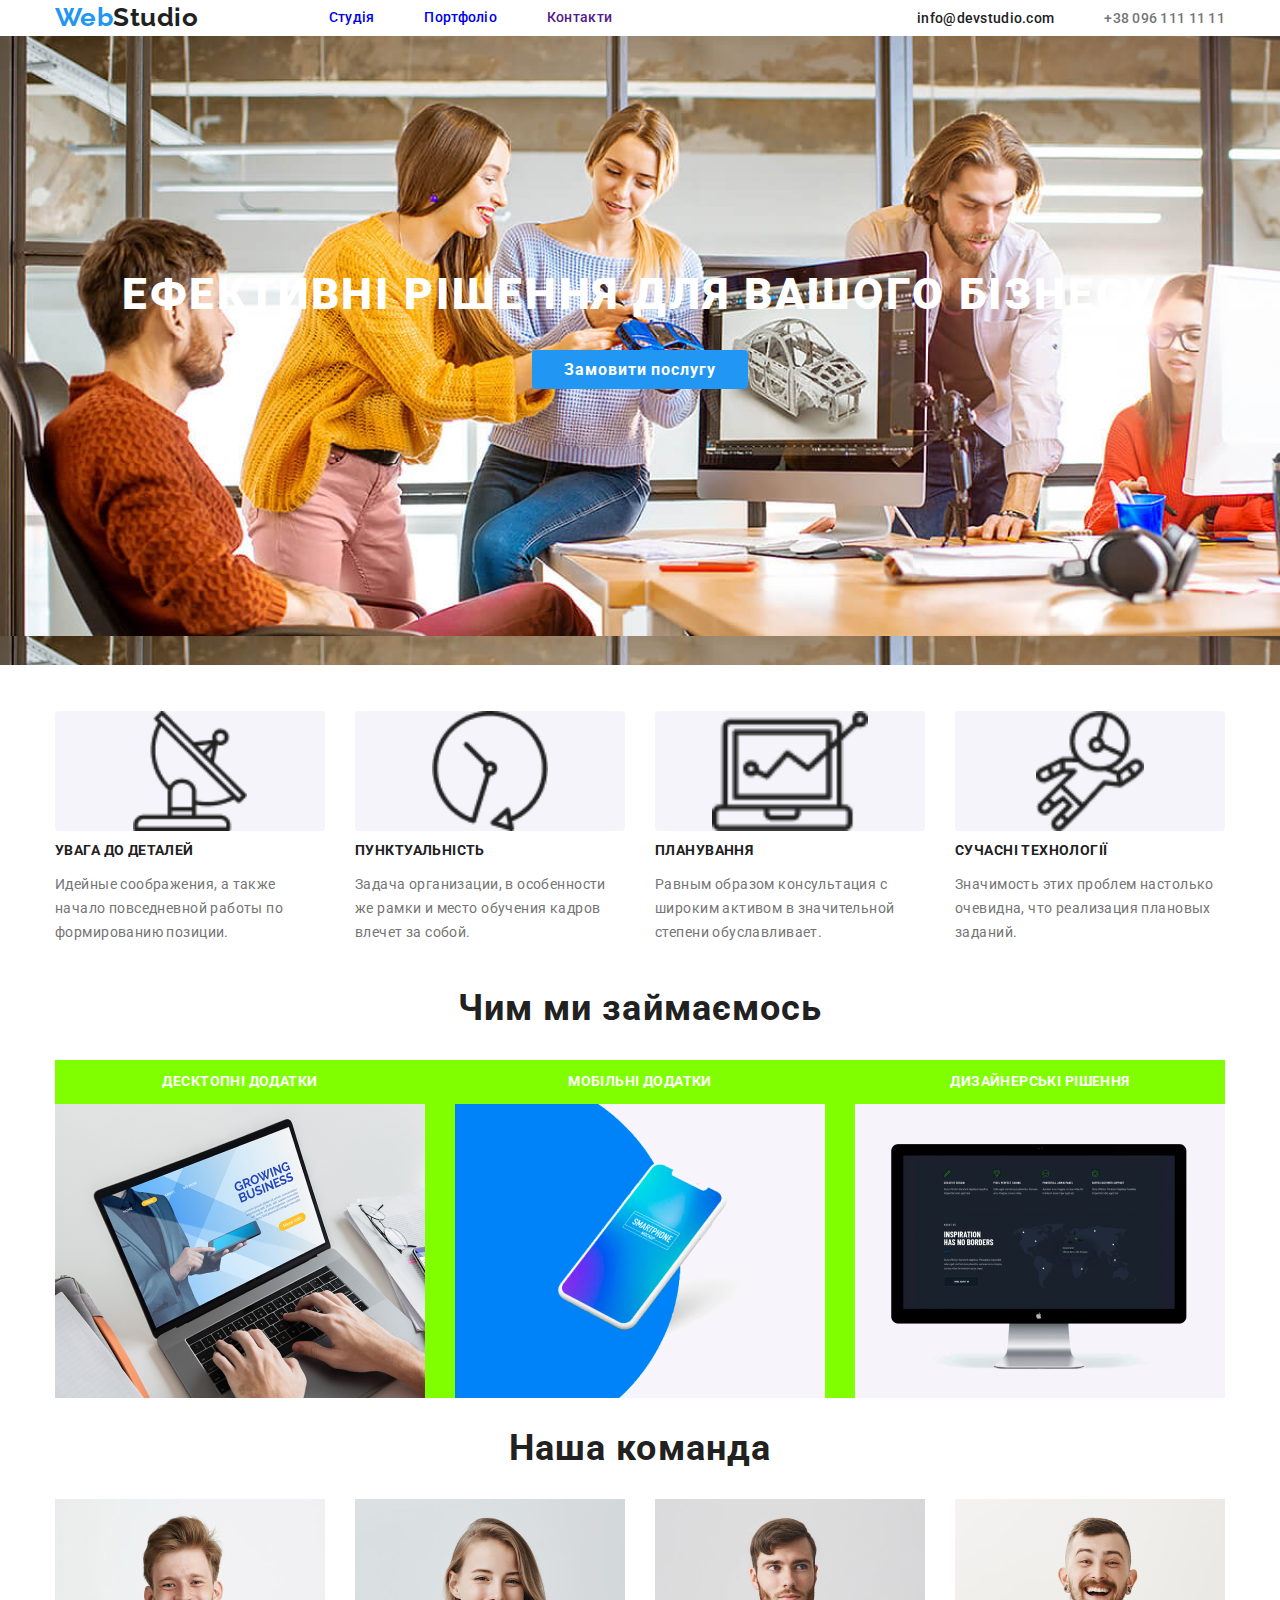
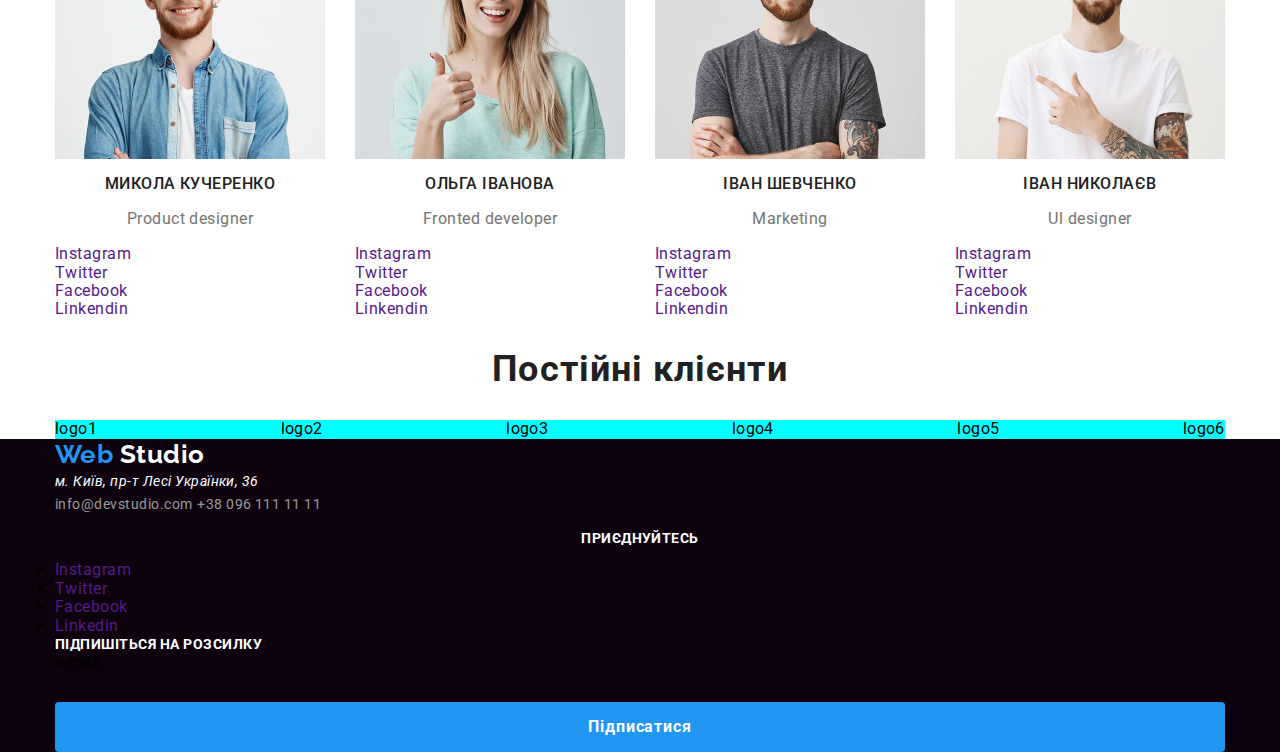
==== index.html @ 3831a020 "chapters" ====
<!DOCTYPE html>
<html lang="en">
<head>
    <meta charset="UTF-8">
    <meta http-equiv="X-UA-Compatible" content="IE=edge">
    <meta name="viewport" content="width=device-width, initial-scale=1.0">
    <title>Document</title>
    <link href="https://fonts.googleapis.com/css2?family=Oleo+Script&family=Raleway:wght@700&family=Roboto:wght@400;500;700&display=swap"
        rel="stylesheet"/>
    <link rel="stylesheet"
    href="https://cdnjs.cloudflare.com/ajax/libs/modern-normalize/1.1.0/modern-normalize.min.css"/>
    <link rel="stylesheet" href="./css/styles.css"/>
</head>
<body>
  <header class="head">
    <div class="container headernav">
            <a href="" class="name-one">Web<span class="name-two">Studio</span></a>
    <nav class="navigation">
        <ul class="container-nav">
            <li class="item"><a href="./index.html">Студія</a></li>
            <li class="item"><a href="./portfolio.html">Портфоліо</a></li>
            <li class="item"><a href="">Контакти</a></li>
        </ul>
        <ul class="contacts">
            <li><a href="" class="mail">info@devstudio.com</a></li>
            <li><a href="" class="number">+38 096 111 11 11</a></li>
         </ul>                 
    </nav>
    </div>
  </header>

  <section class="hero">
    <div class="container">
        <h1 class="title">Ефективні рішення для вашого бізнесу</h1>
        <a href="" class="button">Замовити послугу</a>
    </div>
  </section>

  <section>
      <div class="container">
        <ul class="attention">
        <li class="atten-details">
            <div class="details">
                <img src="./images/Vector.png" alt="Увага до деталей" />
            </div>
            <h2>Увага до деталей</h2>
            <p class="text">Идейные соображения, а также начало повседневной работы по формированию позиции.</p>
        </li>
    
        <li class="atten-details">
            <div class="details">
            <img src="./images/Vector(1).png" alt="Пунктуальність" />
            </div class>
            <h2>Пунктуальність</h2>
            <p>Задача организации, в особенности же рамки и место обучения кадров влечет за собой.</p>
        </li>
    
        <li class="atten-details">
            <div class="details">
            <img src="./images/Vector(2).png" alt="Планування" />
            </div>
            <h2>Планування</h2>
            <p>Равным образом консультация с широким активом в значительной степени обуславливает.</p>
        </li>
    
        <li class="atten-details">
            <div class="details">
        <img src="./images/Vector(3).png" alt="Сучасні технології" />
        </div>
            <h2>Сучасні технології</h2>
            <p>Значимость этих проблем настолько очевидна, что реализация плановых заданий.</p>
        </li>
    </ul>
</div> 
</section>

<section>
    <div class="container">
    <h2 class="comand">Чим ми займаємось</h2>
    <ul class="list">
        <li class="additions">
            <h3>Десктопні додатки</h3>
            <img src="./images/img.png" alt="Десктопні додатки" />
        </li>
    
        <li>
            <h3>Мобільні додатки</h3>
            <img src="./images/phone.png" alt="Мобільні додатки" />
        </li>
    
        <li>
            <h3>Дизайнерські рішення</h3>
            <img src="./images/black.png" alt="Дизайнерські рішення" />
        </li>
    </ul>
    </div>
</section>

<section>
    <div class="container">
    <h2 class="comand">Наша команда</h2>
    <ul class="names">
        <li>
            <img src="./images/img1.jpg" alt="Mykola Kucherenko" />
            <h3 class="name">Микола Кучеренко</h3>
            <p class="profession">Product designer</p>
            <ul class="social">
                <li><a href="">Instagram</a></li>
                <li><a href="">Twitter</a></li>
                <li><a href="">Facebook</a></li>
                <li><a href="">Linkendin</a></li>
            </ul>
        </li>
    
        <li>
            <img src="./images/img2.jpg" alt="Olha Ivanova" />
            <h3 class="name">Ольга Іванова</h3>
            <p class="profession">Fronted developer</p>
            <ul class="social">
                <li><a href="" class="inst">Instagram</a></li>
                <li><a href="" class="twit">Twitter</a></li>
                <li><a href="" class="face">Facebook</a></li>
                <li><a href="" class="link">Linkendin</a></li>
            </ul>
        </li>
    
        <li>
            <img src="./images/img3.jpg" alt="Ivan Shevchenko" />
            <h3 class="name">Іван Шевченко</h3>
            <p class="profession">Marketing</p>
            <ul class="social">
                <li><a href="">Instagram</a></li>
                <li><a href="">Twitter</a></li>
                <li><a href="">Facebook</a></li>
                <li><a href="">Linkendin</a></li>
            </ul>
        </li>
    
        <li>
            <img src="./images/img4.jpg" alt="Ivan Nykolaiev" />
            <h3 class="name">Іван Николаєв</h3>
            <p class="profession">Ul designer</p>
            <ul class="social">
                <li><a href="">Instagram</a></li>
                <li><a href="">Twitter</a></li>
                <li><a href="">Facebook</a></li>
                <li><a href="">Linkendin</a></li>
            </ul>
        </li>
    </ul>
   </div>
   </section>

<section>
    <div class="container">
        <h2 class="comand">Постійні клієнти</h2>
    <ul class="clients">
        <li>logo1</li>
        <li>logo2</li>
        <li>logo3</li>
        <li>logo4</li>
        <li>logo5</li>
        <li>logo6</li>
    </ul>
    </div>
</section>

<footer class="last">
   <div class="container">
    <a href="" class="logo-one">Web
        <span class="logo-two">Studio</span></a>
    
    <address class="location">м. Київ, пр-т Лесі Українки, 36</address>
    
   <div>
       <a href="" class="phone">info@devstudio.com</a>
       <a href="" class="phone">+38 096 111 11 11</a>
   </div>
    <h3 class="subscribe">Приєднуйтесь</h3>
    <ul>
        <li><a href="">Instagram</a></li>
        <li><a href="">Twitter</a></li>
        <li><a href="">Facebook</a></li>
        <li><a href="">Linkedin</a></li>
    </ul>
    
    <b class="subscribe">Підпишіться на розсилку</b>
    <div>e-mail</div>
    <div class="button">Підписатися</div>
   </div> 
   </footer>
</body>
</html>
---- css/styles.css ----
html {
  box-sizing: border-box;
}
*,
*::before,
*::after {
  box-sizing: inherit;
}
:root {
  --main-color: #212121;
  --accent-color: #2196f3;
  --add-color: #757575;
  --add-color-two: #ffffff;
}
body {
  color: var (--main-color);
  font-family: Roboto, sans-serif;
  letter-spacing: 0.03em;
}
ul {
  padding: 0;
  margin: 0;
}
img{
  display: block;
  }
.container {
  width: 1200px;
  margin-left: auto;
  margin-right: auto;
  padding-left: 15px;
  padding-right: 15px;
}
.headernav {
  display: flex;
  align-items: center;
  justify-content: space-between;
}
.container-nav {
  display: flex;
  align-items: center;
}
.hero {
  text-align: center;
  background-image: url(/images/Headerimg.png);
  padding-top: 200px;
  padding-bottom: 280px;
  margin-bottom: 46px;
}
.details {
  background: #F5F4FA;
  border-radius: 4px;
  height: 120px;
  display: flex;
  justify-content: center;
  }
.container-nav .item {
  padding: 0;
  margin-right: 50px;
  list-style-type: none;
}
.container-nav .item:last-child {
  margin-right: 0;
}
.item {
  color: var(--main-color);
  font-weight: 500;
  font-size: 14px;
  line-height: 1.14;
  letter-spacing: 0.02em;
}
.item:hover,
.item:focus {
  color: var(--accent-color);
}
.attention {
  display: flex;
  list-style-type: none;
  margin: -15px;
}
.list {
  display: flex;
  justify-content: space-between;
  background-color: chartreuse;
  list-style-type: none;
}
.additions{
  font-weight: 700;
  font-size: 14px;
  line-height: 1.14;
  text-align: center;
  text-transform: uppercase;
  color: var(--add-color-two);
}
.name-one {
  font-family: Raleway, sans-serif;
  font-weight: 700;
  font-size: 26px;
  line-height: 1.19;
  color: var(--accent-color);
}
.name-two {
  font-weight: 700;
  font-size: 26px;
  line-height: 1.38;
  color: var(--main-color);
  margin-right: 85px;
}
.mail {
  color: var(--main-color);
  font-weight: 500;
  font-size: 14px;
  line-height: 1.14;
  letter-spacing: 0.02em;
}
.number {
  font-weight: 500;
  font-size: 14px;
  line-height: 1.14;
  letter-spacing: 0.02em;
  color: var(--add-color);
}
.mail:hover,
.mail:focus {
  color: var(--accent-color);
}
.number:hover,
.number:focus {
  color: var(--accent-color);
}
.contacts {
  display: flex;
  align-items: center;
  list-style-type: none;
  margin-left: 305px;
}
.contacts .number {
  margin-left: 50px;
  }
/* .contacts .mail {
  margin-left: 331px;
  margin-right: 0;
  outline: 1px solid tomato;
} */
.title {
  font-weight: 900;
  font-size: 44px;
  line-height: 1.36;
  text-align: center;
  letter-spacing: 0.06em;
  text-transform: uppercase;
  color: var(--add-color-two);
  margin-bottom: 30px;
  }
.names {
  display: flex;
  justify-content: space-between;
  list-style-type: none;
}
.social{
  list-style-type: none;
}
.clients {
  display: flex;
  justify-content: space-between;
  background-color: cyan;
  list-style-type: none;
}
.last {
  background-color: rgb(12, 1, 12);
 }
.button {
  font-weight: 700;
  font-size: 16px;
  line-height: 1.87;
  text-align: center;
  letter-spacing: 0.06em;
  color: var(--add-color-two);
  background-color: var(--accent-color);
  padding-top: 10px;
  padding-left: 32px;
  padding-bottom: 10px;
  padding-right: 32px;
  border-radius: 4px;
  margin-top: 30px;
}
.atten-details{
  width: 270px;
  margin: 15px;
}
h2 {
  font-weight: 700;
  font-size: 14px;
  line-height: 1.14;
  letter-spacing: 0.03em;
  text-transform: uppercase;
  color: var(--main-color);
}
a {
  text-decoration: none;
}
p {
  font-size: 14px;
  line-height: 1.71;
  letter-spacing: 0.03em;
  color: var(--add-color);
}
h3 {
  font-weight: 700;
  font-size: 14px;
  line-height: 1.14;
  text-align: center;
  letter-spacing: 0.03em;
  text-transform: uppercase;
  color: var(--add-color-two);
}
.comand {
  font-weight: 700;
  font-size: 36px;
  line-height: 1.16;
  text-align: center;
  color: var(--main-color);
  text-transform: none;
}
.name {
  font-weight: 500;
  font-size: 16px;
  line-height: 1.18;
  text-align: center;
  color: var(--main-color);
}
.profession {
  font-size: 16px;
  line-height: 1.18;
  text-align: center;
  color: var(--add-color);
}
.logo-one {
  font-family: Raleway, sans-serif;
  font-weight: 700;
  font-size: 26px;
  line-height: 1.19;
  color: var(--accent-color);
}
.logo-two {
  font-weight: 700;
  font-size: 26px;
  line-height: 1.19;
  color: var(--add-color-two);
}
.location {
  font-size: 14px;
  line-height: 1.71;
  color: var(--add-color-two);
}
.phone {
  font-size: 14px;
  line-height: 1.71;
  color: rgba(255, 255, 255, 0.6);
}
.subscribe {
  font-weight: 700;
  font-size: 14px;
  line-height: 1.14;
  text-transform: uppercase;
  color: var(--add-color-two);
}
/* .head {
  display: flex;
  align-items: center;
  background-color: rgb(226, 193, 226);
  outline: 1px solid tomato;
  width: 1600px;
  left: 0px;
  top: 0px;
} */
.navigation {
  display: flex;
}
.head {
  display: flex;
  }
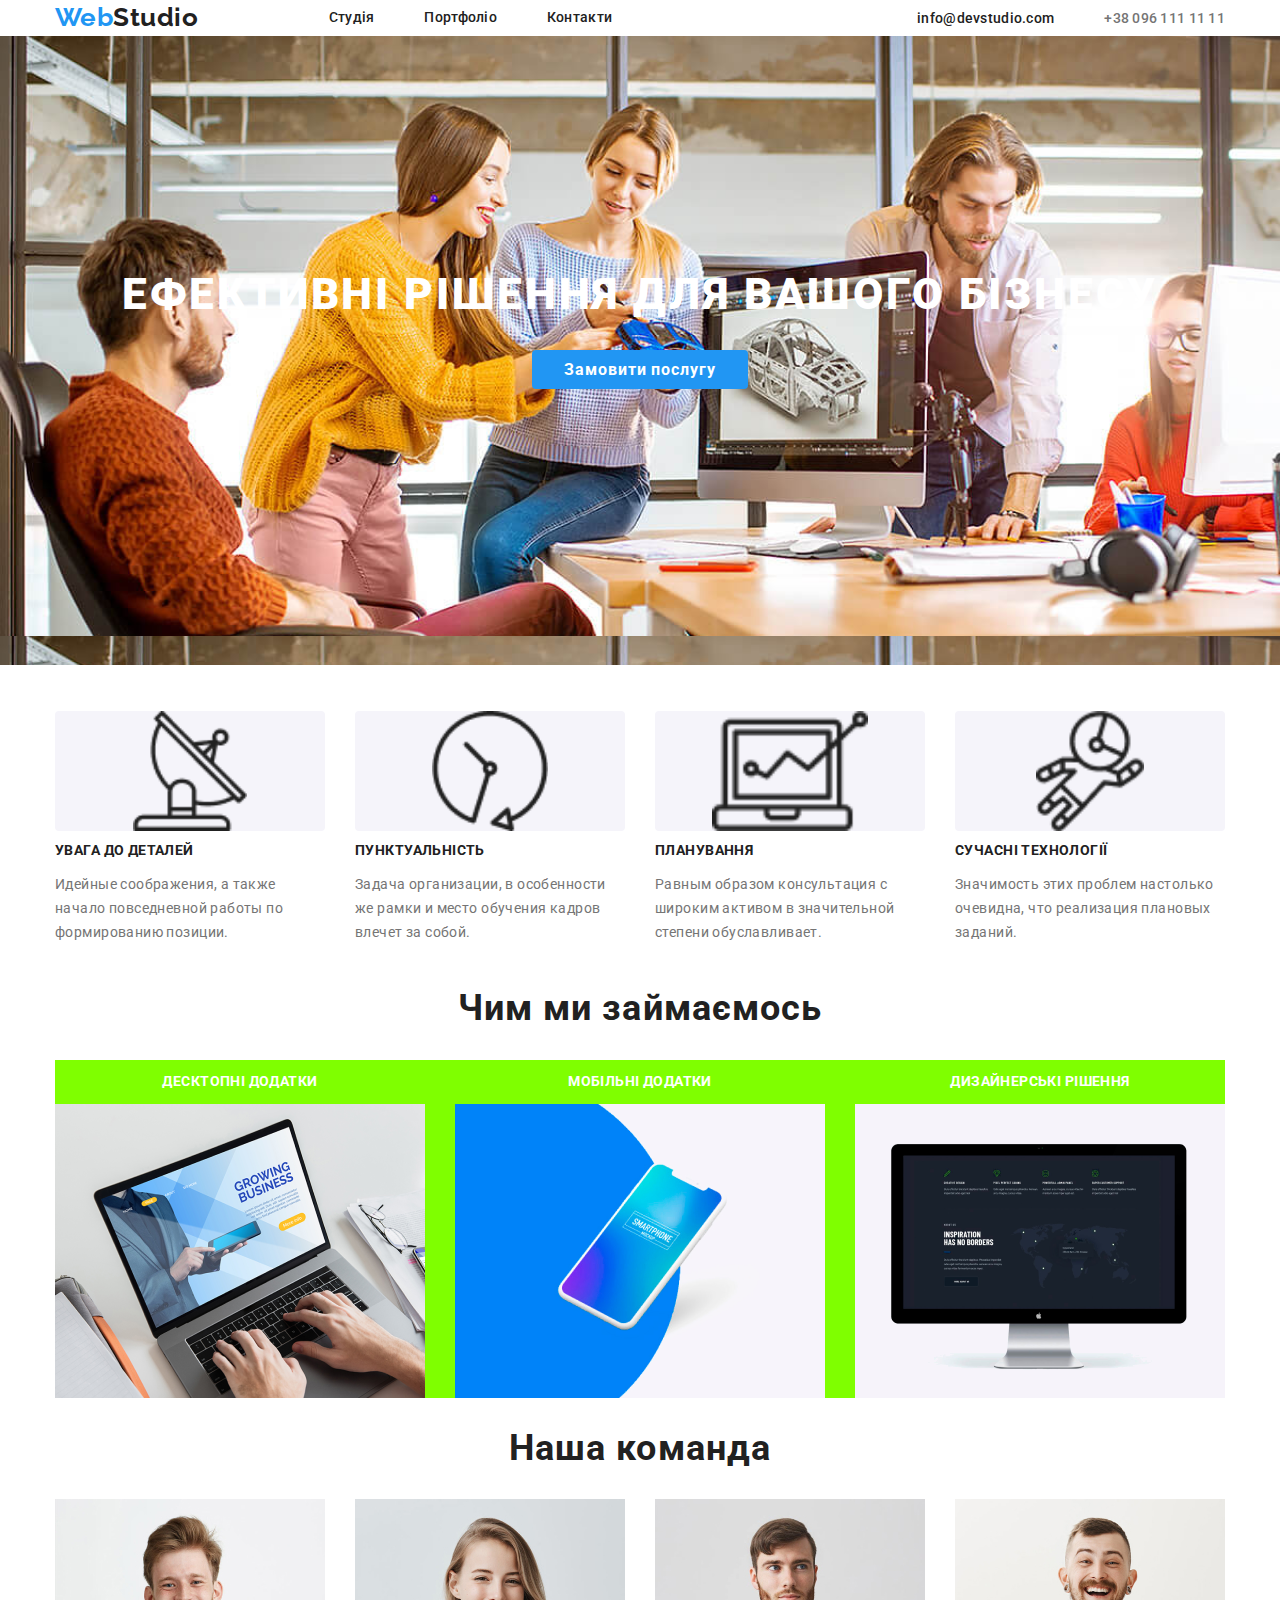
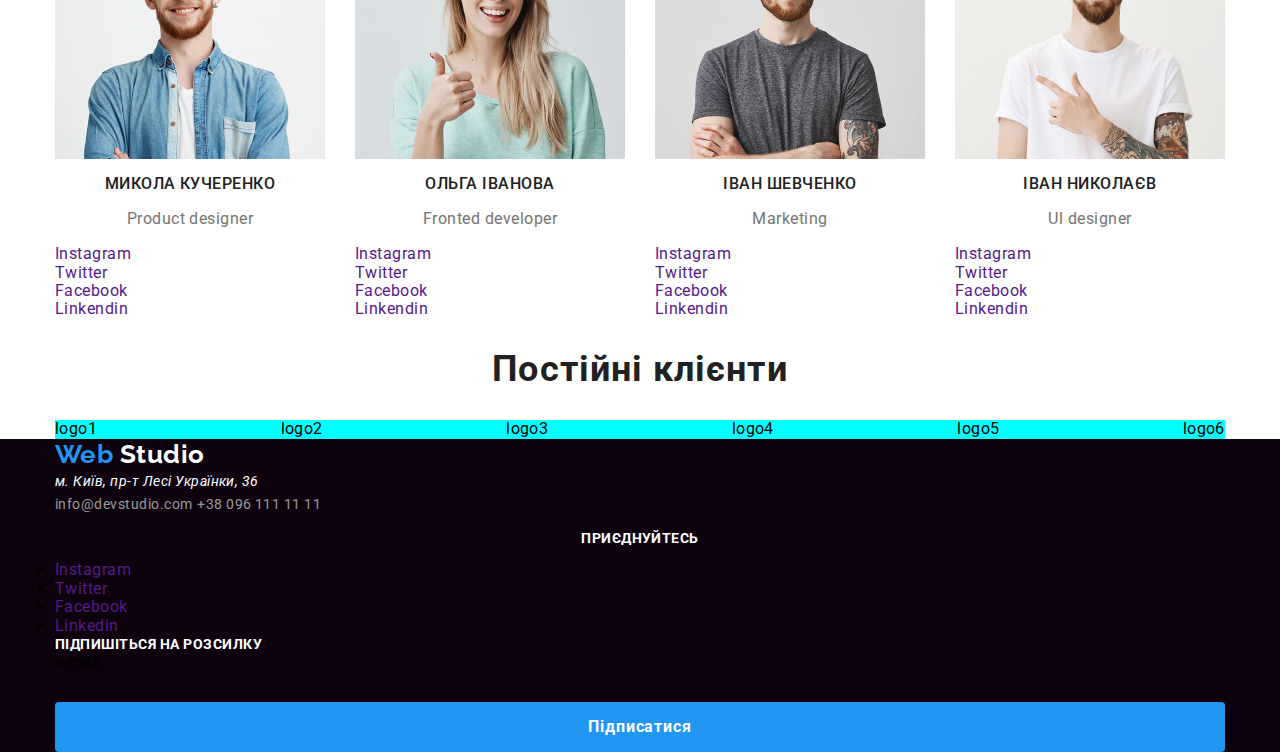
==== commit 73886579: "portfolio" ====
--- a/index.html
+++ b/index.html
@@ -17,14 +17,14 @@
             <a href="" class="name-one">Web<span class="name-two">Studio</span></a>
     <nav class="navigation">
         <ul class="container-nav">
-            <li class="item"><a href="./index.html">Студія</a></li>
-            <li class="item"><a href="./portfolio.html">Портфоліо</a></li>
-            <li class="item"><a href="">Контакти</a></li>
+            <li class="item"><a class="studio" href="./index.html">Студія</a></li>
+            <li class="item"><a class="studio" href="./portfolio.html">Портфоліо</a></li>
+            <li class="item"><a class="studio" href="">Контакти</a></li>
         </ul>
         <ul class="contacts">
-            <li><a href="" class="mail">info@devstudio.com</a></li>
-            <li><a href="" class="number">+38 096 111 11 11</a></li>
-         </ul>                 
+            <li><a class="mail" href="">info@devstudio.com</a></li>
+            <li><a class="number" href="">+38 096 111 11 11</a></li>
+        </ul>                 
     </nav>
     </div>
   </header>
--- a/css/styles.css
+++ b/css/styles.css
@@ -36,10 +36,6 @@
   align-items: center;
   justify-content: space-between;
 }
-.container-nav {
-  display: flex;
-  align-items: center;
-}
 .hero {
   text-align: center;
   background-image: url(/images/Headerimg.png);
@@ -54,6 +50,10 @@
   display: flex;
   justify-content: center;
   }
+.container-nav {
+  display: flex;
+  align-items: center;
+}
 .container-nav .item {
   padding: 0;
   margin-right: 50px;
@@ -69,9 +69,16 @@
   line-height: 1.14;
   letter-spacing: 0.02em;
 }
-.item:hover,
-.item:focus {
-  color: var(--accent-color);
+.studio:hover,
+.studio:focus {
+  color: var(--accent-color);
+}
+.studio{
+  color: var(--main-color);
+  font-weight: 500;
+  font-size: 14px;
+  line-height: 1.14;
+  letter-spacing: 0.02em;
 }
 .attention {
   display: flex;
@@ -107,11 +114,12 @@
   margin-right: 85px;
 }
 .mail {
-  color: var(--main-color);
-  font-weight: 500;
-  font-size: 14px;
-  line-height: 1.14;
-  letter-spacing: 0.02em;
+  font-weight: 500;
+  font-size: 14px;
+  line-height: 1.14;
+  letter-spacing: 0.02em;
+  color: var(--main-color);
+   
 }
 .number {
   font-weight: 500;
@@ -122,10 +130,6 @@
 }
 .mail:hover,
 .mail:focus {
-  color: var(--accent-color);
-}
-.number:hover,
-.number:focus {
   color: var(--accent-color);
 }
 .contacts {
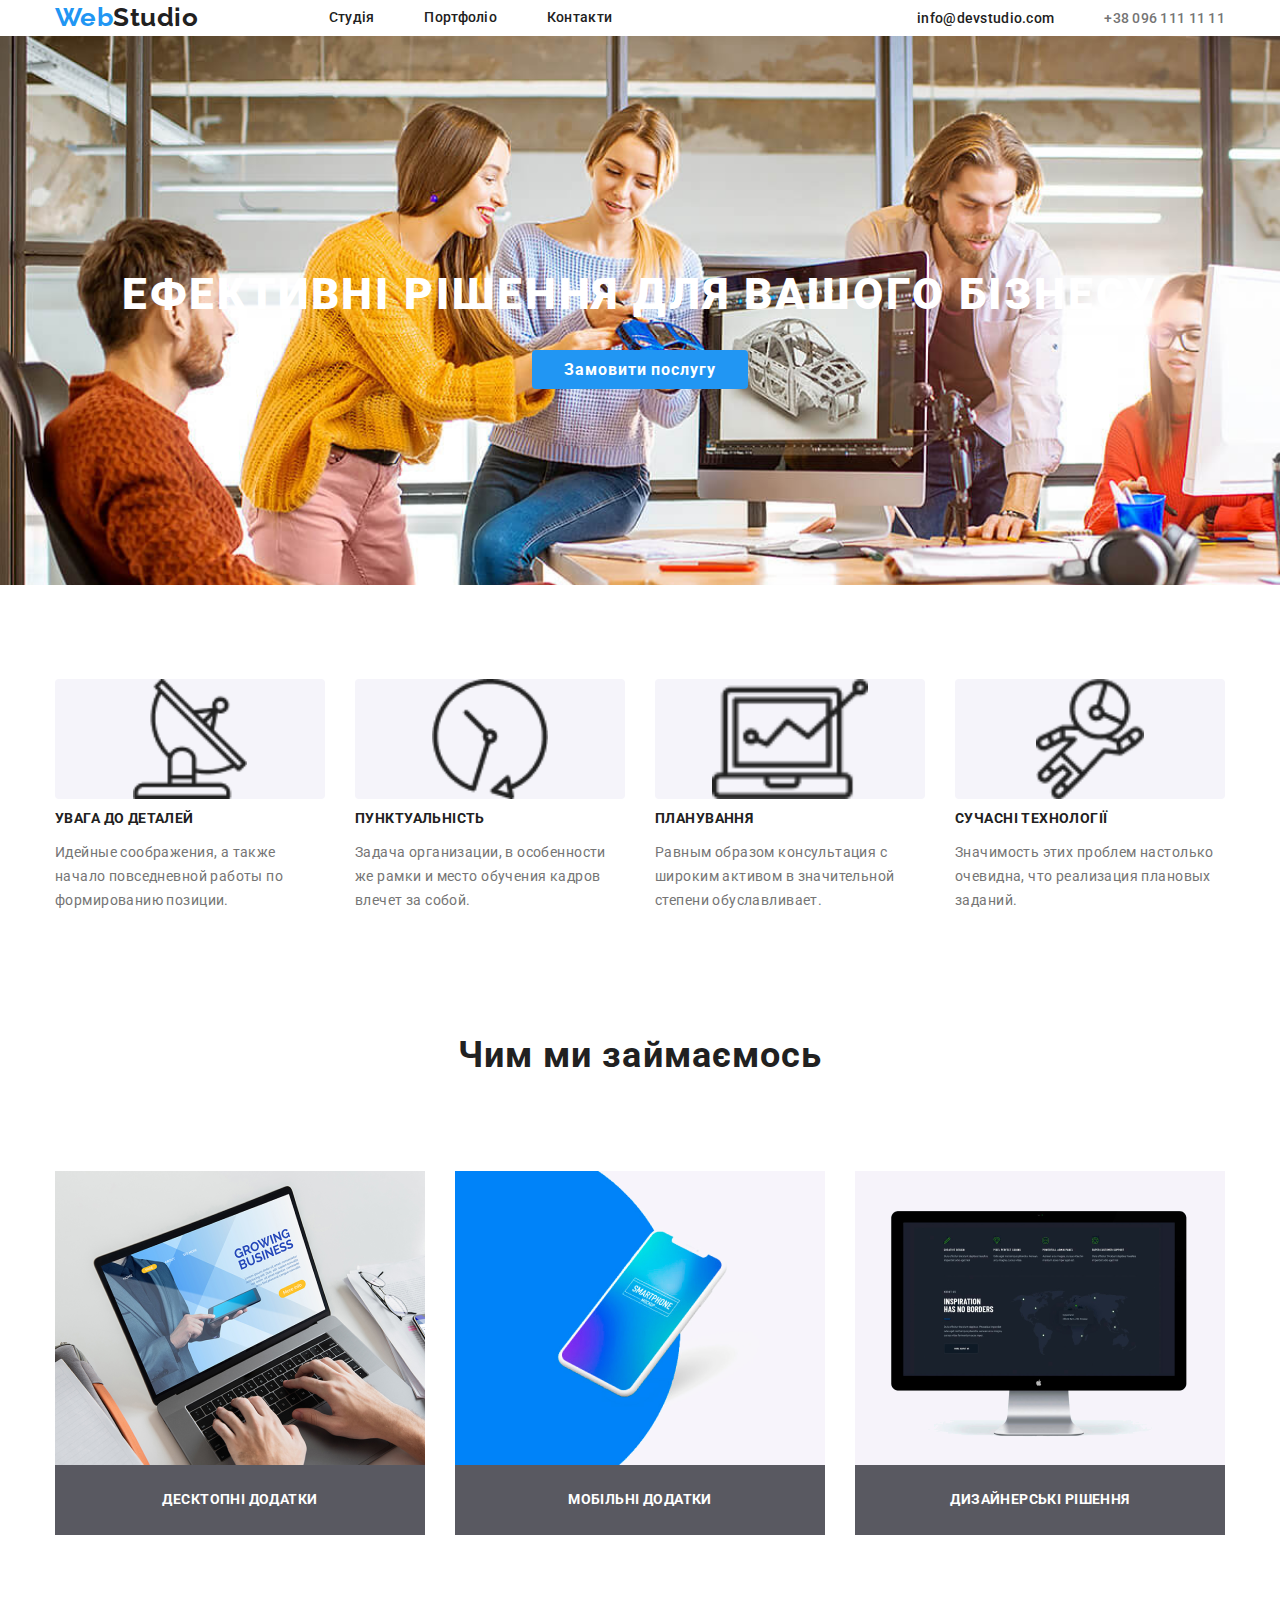
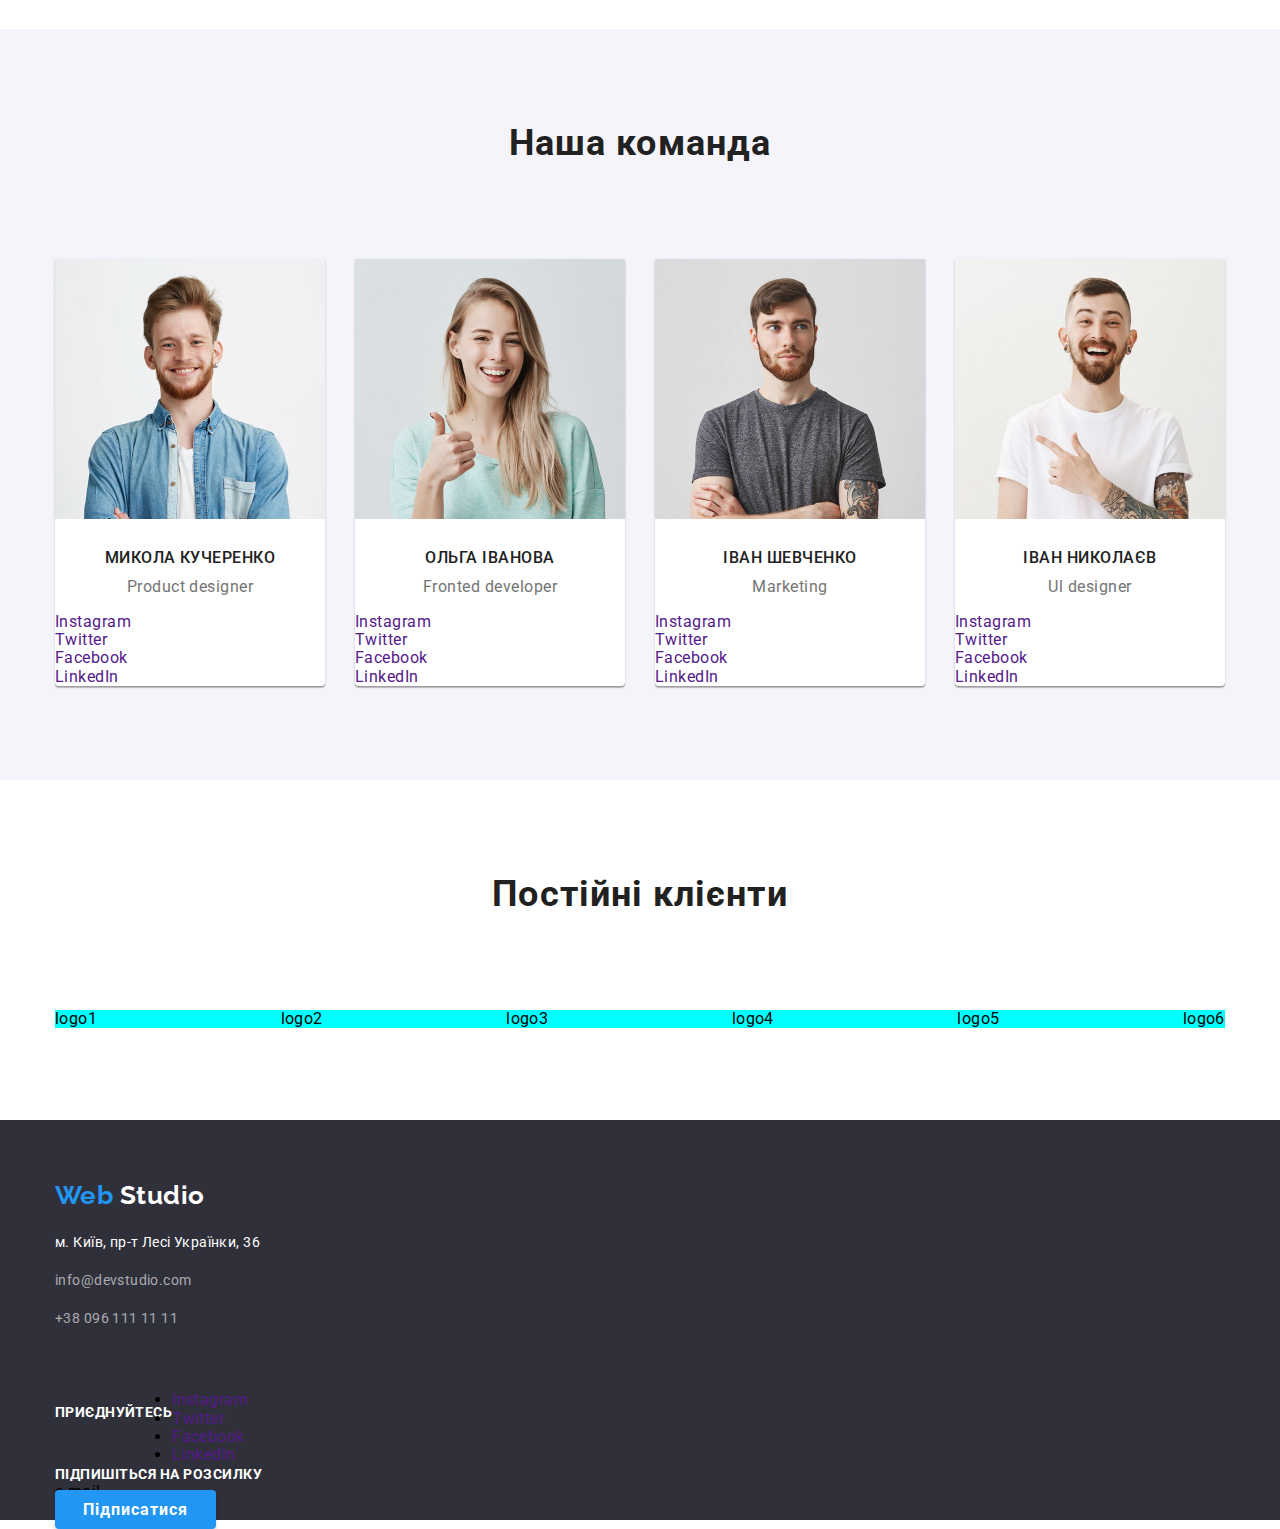
==== commit e63c5f1d: "footer" ====
--- a/index.html
+++ b/index.html
@@ -79,28 +79,28 @@
     <h2 class="comand">Чим ми займаємось</h2>
     <ul class="list">
         <li class="additions">
-            <h3>Десктопні додатки</h3>
             <img src="./images/img.png" alt="Десктопні додатки" />
+            <h3 class="add">Десктопні додатки</h3>
         </li>
     
         <li>
-            <h3>Мобільні додатки</h3>
             <img src="./images/phone.png" alt="Мобільні додатки" />
+            <h3 class="add">Мобільні додатки</h3>
         </li>
     
         <li>
-            <h3>Дизайнерські рішення</h3>
             <img src="./images/black.png" alt="Дизайнерські рішення" />
+            <h3 class="add">Дизайнерські рішення</h3>
         </li>
     </ul>
     </div>
 </section>
 
-<section>
+<section class="commands">
     <div class="container">
     <h2 class="comand">Наша команда</h2>
     <ul class="names">
-        <li>
+        <li class="card">
             <img src="./images/img1.jpg" alt="Mykola Kucherenko" />
             <h3 class="name">Микола Кучеренко</h3>
             <p class="profession">Product designer</p>
@@ -108,11 +108,11 @@
                 <li><a href="">Instagram</a></li>
                 <li><a href="">Twitter</a></li>
                 <li><a href="">Facebook</a></li>
-                <li><a href="">Linkendin</a></li>
-            </ul>
-        </li>
-    
-        <li>
+                <li><a href="">LinkedIn</a></li>
+            </ul>
+        </li>
+    
+        <li class="card">
             <img src="./images/img2.jpg" alt="Olha Ivanova" />
             <h3 class="name">Ольга Іванова</h3>
             <p class="profession">Fronted developer</p>
@@ -120,11 +120,11 @@
                 <li><a href="" class="inst">Instagram</a></li>
                 <li><a href="" class="twit">Twitter</a></li>
                 <li><a href="" class="face">Facebook</a></li>
-                <li><a href="" class="link">Linkendin</a></li>
-            </ul>
-        </li>
-    
-        <li>
+                <li><a href="" class="link">LinkedIn</a></li>
+            </ul>
+        </li>
+    
+        <li class="card">
             <img src="./images/img3.jpg" alt="Ivan Shevchenko" />
             <h3 class="name">Іван Шевченко</h3>
             <p class="profession">Marketing</p>
@@ -132,11 +132,11 @@
                 <li><a href="">Instagram</a></li>
                 <li><a href="">Twitter</a></li>
                 <li><a href="">Facebook</a></li>
-                <li><a href="">Linkendin</a></li>
-            </ul>
-        </li>
-    
-        <li>
+                <li><a href="">LinkedIn</a></li>
+            </ul>
+        </li>
+    
+        <li class="card">
             <img src="./images/img4.jpg" alt="Ivan Nykolaiev" />
             <h3 class="name">Іван Николаєв</h3>
             <p class="profession">Ul designer</p>
@@ -144,7 +144,7 @@
                 <li><a href="">Instagram</a></li>
                 <li><a href="">Twitter</a></li>
                 <li><a href="">Facebook</a></li>
-                <li><a href="">Linkendin</a></li>
+                <li><a href="">LinkedIn</a></li>
             </ul>
         </li>
     </ul>
@@ -167,27 +167,36 @@
 
 <footer class="last">
    <div class="container">
-    <a href="" class="logo-one">Web
-        <span class="logo-two">Studio</span></a>
-    
-    <address class="location">м. Київ, пр-т Лесі Українки, 36</address>
-    
-   <div>
-       <a href="" class="phone">info@devstudio.com</a>
-       <a href="" class="phone">+38 096 111 11 11</a>
-   </div>
-    <h3 class="subscribe">Приєднуйтесь</h3>
-    <ul>
-        <li><a href="">Instagram</a></li>
-        <li><a href="">Twitter</a></li>
-        <li><a href="">Facebook</a></li>
-        <li><a href="">Linkedin</a></li>
-    </ul>
+
+    <div class="logo-last">
+<a href="" class="logo-one">Web
+    <span class="logo-two">Studio</span></a>
+    </div>
+
+    <div class="adresses">
+        <p class="location">м. Київ, пр-т Лесі Українки, 36</p>
+        <p class="phone">info@devstudio.com</p>
+        <p class="phone">+38 096 111 11 11</p>
+    </div>
+
+   
+       
+    <div class="socials">
+<p class="subscribe">Приєднуйтесь</p>
+<ul>
+    <li><a href="">Instagram</a></li>
+    <li><a href="">Twitter</a></li>
+    <li><a href="">Facebook</a></li>
+    <li><a href="">LinkedIn</a></li>
+</ul>
+    </div>
+    
     
     <b class="subscribe">Підпишіться на розсилку</b>
     <div>e-mail</div>
-    <div class="button">Підписатися</div>
-   </div> 
+    <a class="button-last" href="">Підписатися</a>
+    
+    </div> 
    </footer>
 </body>
 </html>--- a/css/styles.css
+++ b/css/styles.css
@@ -40,8 +40,8 @@
   text-align: center;
   background-image: url(/images/Headerimg.png);
   padding-top: 200px;
-  padding-bottom: 280px;
-  margin-bottom: 46px;
+  padding-bottom: 200px;
+  margin-bottom: 94px;
 }
 .details {
   background: #F5F4FA;
@@ -84,12 +84,13 @@
   display: flex;
   list-style-type: none;
   margin: -15px;
+  margin-bottom: 94px;
 }
 .list {
   display: flex;
   justify-content: space-between;
-  background-color: chartreuse;
-  list-style-type: none;
+  list-style-type: none;
+  margin-bottom: 94px;
 }
 .additions{
   font-weight: 700;
@@ -98,6 +99,11 @@
   text-align: center;
   text-transform: uppercase;
   color: var(--add-color-two);
+}
+.add {
+  background: rgba(47, 48, 58, 0.8);
+  padding-top: 27px;
+  padding-bottom: 27px;
 }
 .name-one {
   font-family: Raleway, sans-serif;
@@ -160,6 +166,19 @@
   display: flex;
   justify-content: space-between;
   list-style-type: none;
+   }
+.commands {
+  background: #F5F4FA;
+  padding-top: 94px;
+  padding-bottom: 94px;
+  margin-bottom: 94px;
+}
+.card {
+  background-color: var(--add-color-two);
+  box-shadow: 0px 1px 3px rgba(0, 0, 0, 0.12),
+  0px 1px 1px rgba(0, 0, 0, 0.14),
+  0px 2px 1px rgba(0, 0, 0, 0.2);
+  border-radius: 0px 0px 4px 4px;
 }
 .social{
   list-style-type: none;
@@ -169,9 +188,13 @@
   justify-content: space-between;
   background-color: cyan;
   list-style-type: none;
+  margin-bottom: 92px;
 }
 .last {
-  background-color: rgb(12, 1, 12);
+  background: #2F303A;
+  display: flex;
+  /* justify-content: center; */
+  /* flex-direction: row; */
  }
 .button {
   font-weight: 700;
@@ -199,6 +222,7 @@
   letter-spacing: 0.03em;
   text-transform: uppercase;
   color: var(--main-color);
+  /* margin-bottom: 0px; */
 }
 a {
   text-decoration: none;
@@ -217,6 +241,7 @@
   letter-spacing: 0.03em;
   text-transform: uppercase;
   color: var(--add-color-two);
+  margin: 0;
 }
 .comand {
   font-weight: 700;
@@ -225,6 +250,8 @@
   text-align: center;
   color: var(--main-color);
   text-transform: none;
+  margin-top: 0;
+  margin-bottom: 94px;
 }
 .name {
   font-weight: 500;
@@ -232,12 +259,15 @@
   line-height: 1.18;
   text-align: center;
   color: var(--main-color);
+  margin-top: 30px;
 }
 .profession {
   font-size: 16px;
   line-height: 1.18;
   text-align: center;
   color: var(--add-color);
+  margin-top: 10px;
+  margin-bottom: 16px;
 }
 .logo-one {
   font-family: Raleway, sans-serif;
@@ -268,6 +298,10 @@
   line-height: 1.14;
   text-transform: uppercase;
   color: var(--add-color-two);
+}
+.logo-last {
+  display: block;
+  margin-top: 60px;
 }
 /* .head {
   display: flex;
@@ -284,3 +318,21 @@
 .head {
   display: flex;
   }
+.socials {
+  display: flex;
+}
+.adresses {
+  margin-top: 20px;
+  margin-bottom: 60px;
+}
+.button-last {
+  font-weight: 700;
+  font-size: 16px;
+  line-height: 1,87;
+  letter-spacing: 0.06em;
+  padding: 10px 28px;
+  background-color: var(--accent-color);
+  box-shadow: 0px 4px 4px rgba(0, 0, 0, 0.15);
+  border-radius: 4px;
+  color: var(--add-color-two);
+}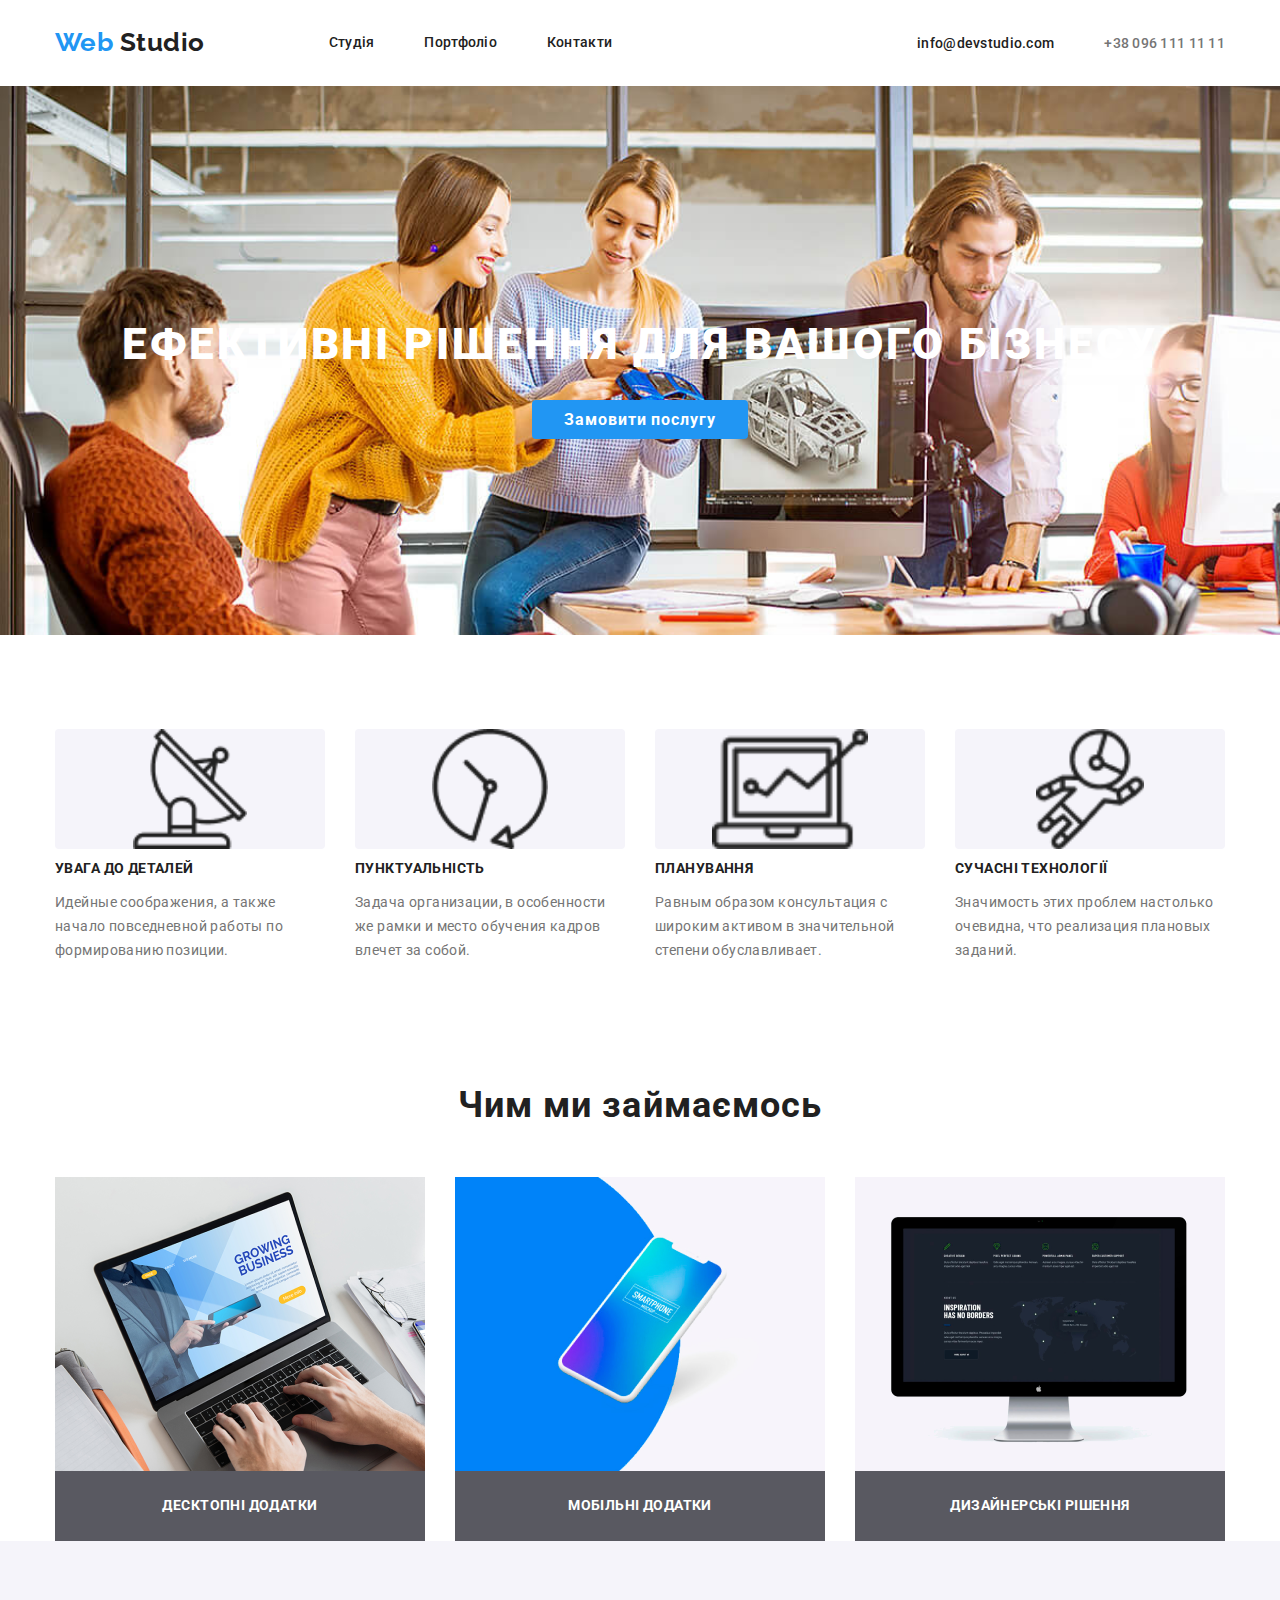
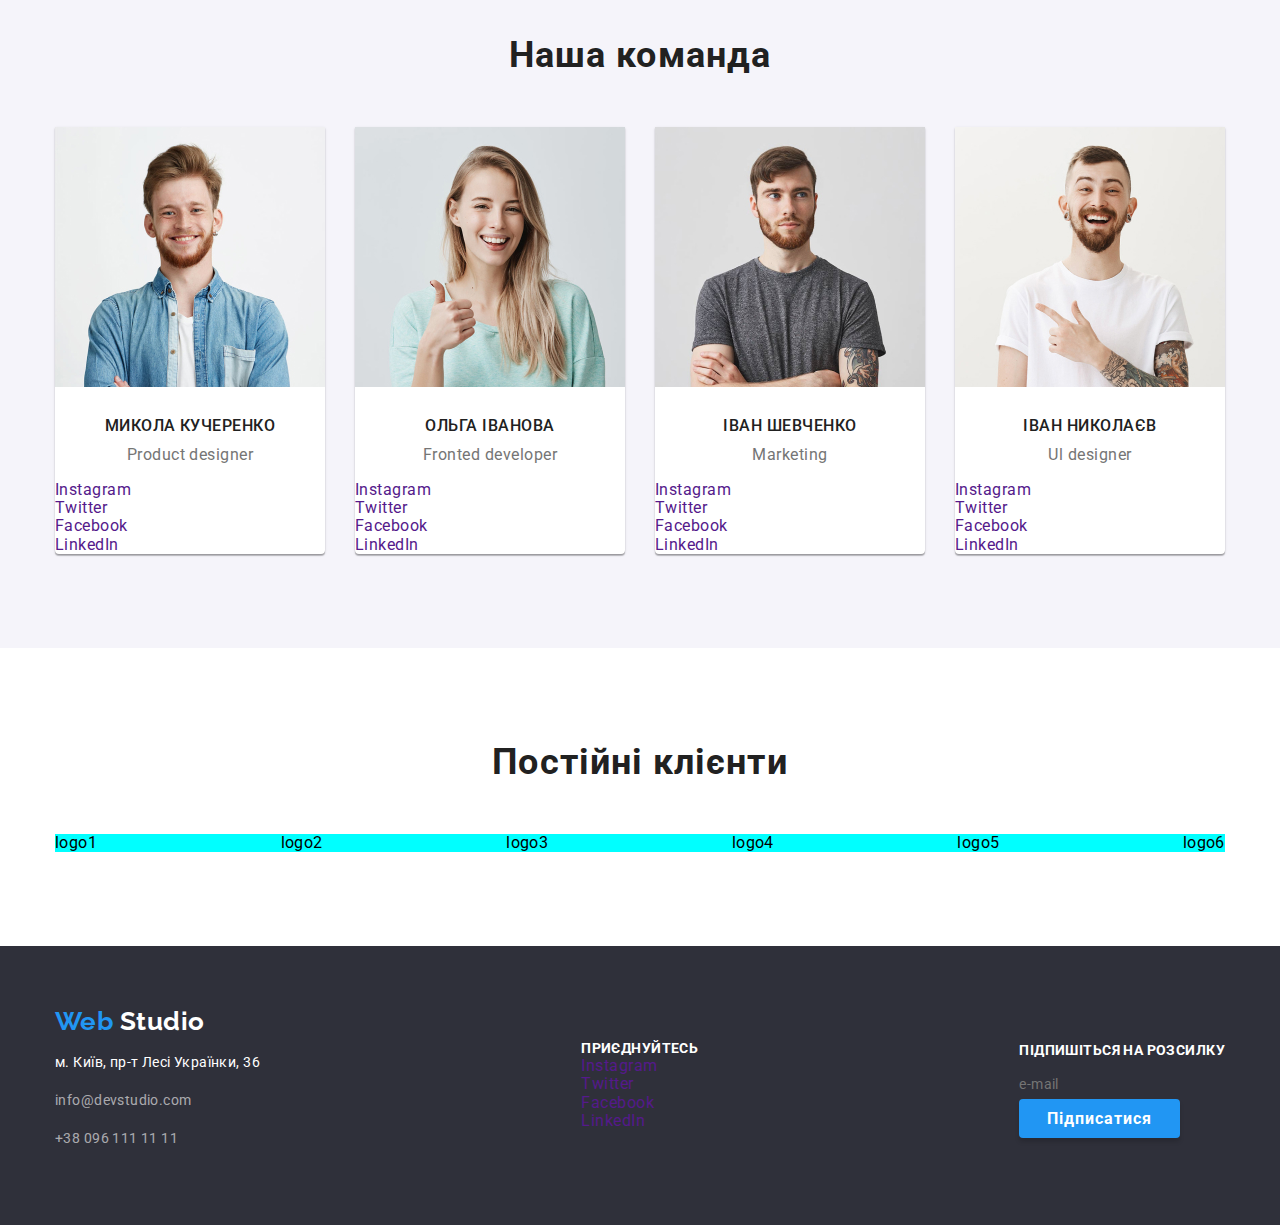
==== commit 82e25fc1: "footer-logo" ====
--- a/index.html
+++ b/index.html
@@ -14,7 +14,7 @@
 <body>
   <header class="head">
     <div class="container headernav">
-            <a href="" class="name-one">Web<span class="name-two">Studio</span></a>
+            <a href="" class="name-one">Web<span class="name-two"> Studio</span></a>
     <nav class="navigation">
         <ul class="container-nav">
             <li class="item"><a class="studio" href="./index.html">Студія</a></li>
@@ -151,7 +151,7 @@
    </div>
    </section>
 
-<section>
+<section class="logos">
     <div class="container">
         <h2 class="comand">Постійні клієнти</h2>
     <ul class="clients">
@@ -166,14 +166,10 @@
 </section>
 
 <footer class="last">
-   <div class="container">
+   <div class="container foot">
 
     <div class="logo-last">
-<a href="" class="logo-one">Web
-    <span class="logo-two">Studio</span></a>
-    </div>
-
-    <div class="adresses">
+<a href="" class="logo-one">Web<span class="logo-two"> Studio</span></a>
         <p class="location">м. Київ, пр-т Лесі Українки, 36</p>
         <p class="phone">info@devstudio.com</p>
         <p class="phone">+38 096 111 11 11</p>
@@ -182,8 +178,8 @@
    
        
     <div class="socials">
-<p class="subscribe">Приєднуйтесь</p>
-<ul>
+<h3 class="subscribe">Приєднуйтесь</h3>
+<ul class="inst">
     <li><a href="">Instagram</a></li>
     <li><a href="">Twitter</a></li>
     <li><a href="">Facebook</a></li>
@@ -191,10 +187,11 @@
 </ul>
     </div>
     
-    
-    <b class="subscribe">Підпишіться на розсилку</b>
-    <div>e-mail</div>
+    <div>
+    <h3 class="subscribe">Підпишіться на розсилку</h3>
+    <p>e-mail</p>
     <a class="button-last" href="">Підписатися</a>
+    </div>
     
     </div> 
    </footer>
--- a/css/styles.css
+++ b/css/styles.css
@@ -90,7 +90,7 @@
   display: flex;
   justify-content: space-between;
   list-style-type: none;
-  margin-bottom: 94px;
+  
 }
 .additions{
   font-weight: 700;
@@ -171,7 +171,6 @@
   background: #F5F4FA;
   padding-top: 94px;
   padding-bottom: 94px;
-  margin-bottom: 94px;
 }
 .card {
   background-color: var(--add-color-two);
@@ -188,14 +187,15 @@
   justify-content: space-between;
   background-color: cyan;
   list-style-type: none;
-  margin-bottom: 92px;
+}
+.inst {
+  list-style-type: none;
 }
 .last {
   background: #2F303A;
-  display: flex;
-  /* justify-content: center; */
-  /* flex-direction: row; */
- }
+  padding-top: 60px;
+  padding-bottom: 60px;
+}
 .button {
   font-weight: 700;
   font-size: 16px;
@@ -251,7 +251,11 @@
   color: var(--main-color);
   text-transform: none;
   margin-top: 0;
-  margin-bottom: 94px;
+  margin-bottom: 50px;
+}
+.logos {
+  padding-bottom: 94px;
+  padding-top: 94px;
 }
 .name {
   font-weight: 500;
@@ -300,8 +304,7 @@
   color: var(--add-color-two);
 }
 .logo-last {
-  display: block;
-  margin-top: 60px;
+
 }
 /* .head {
   display: flex;
@@ -317,9 +320,11 @@
 }
 .head {
   display: flex;
+  padding-top: 25px;
+  padding-bottom: 25px;
   }
 .socials {
-  display: flex;
+  /* display: flex; */
 }
 .adresses {
   margin-top: 20px;
@@ -335,4 +340,9 @@
   box-shadow: 0px 4px 4px rgba(0, 0, 0, 0.15);
   border-radius: 4px;
   color: var(--add-color-two);
+}
+.foot {
+display: flex;
+align-items: center;
+justify-content: space-between;
 }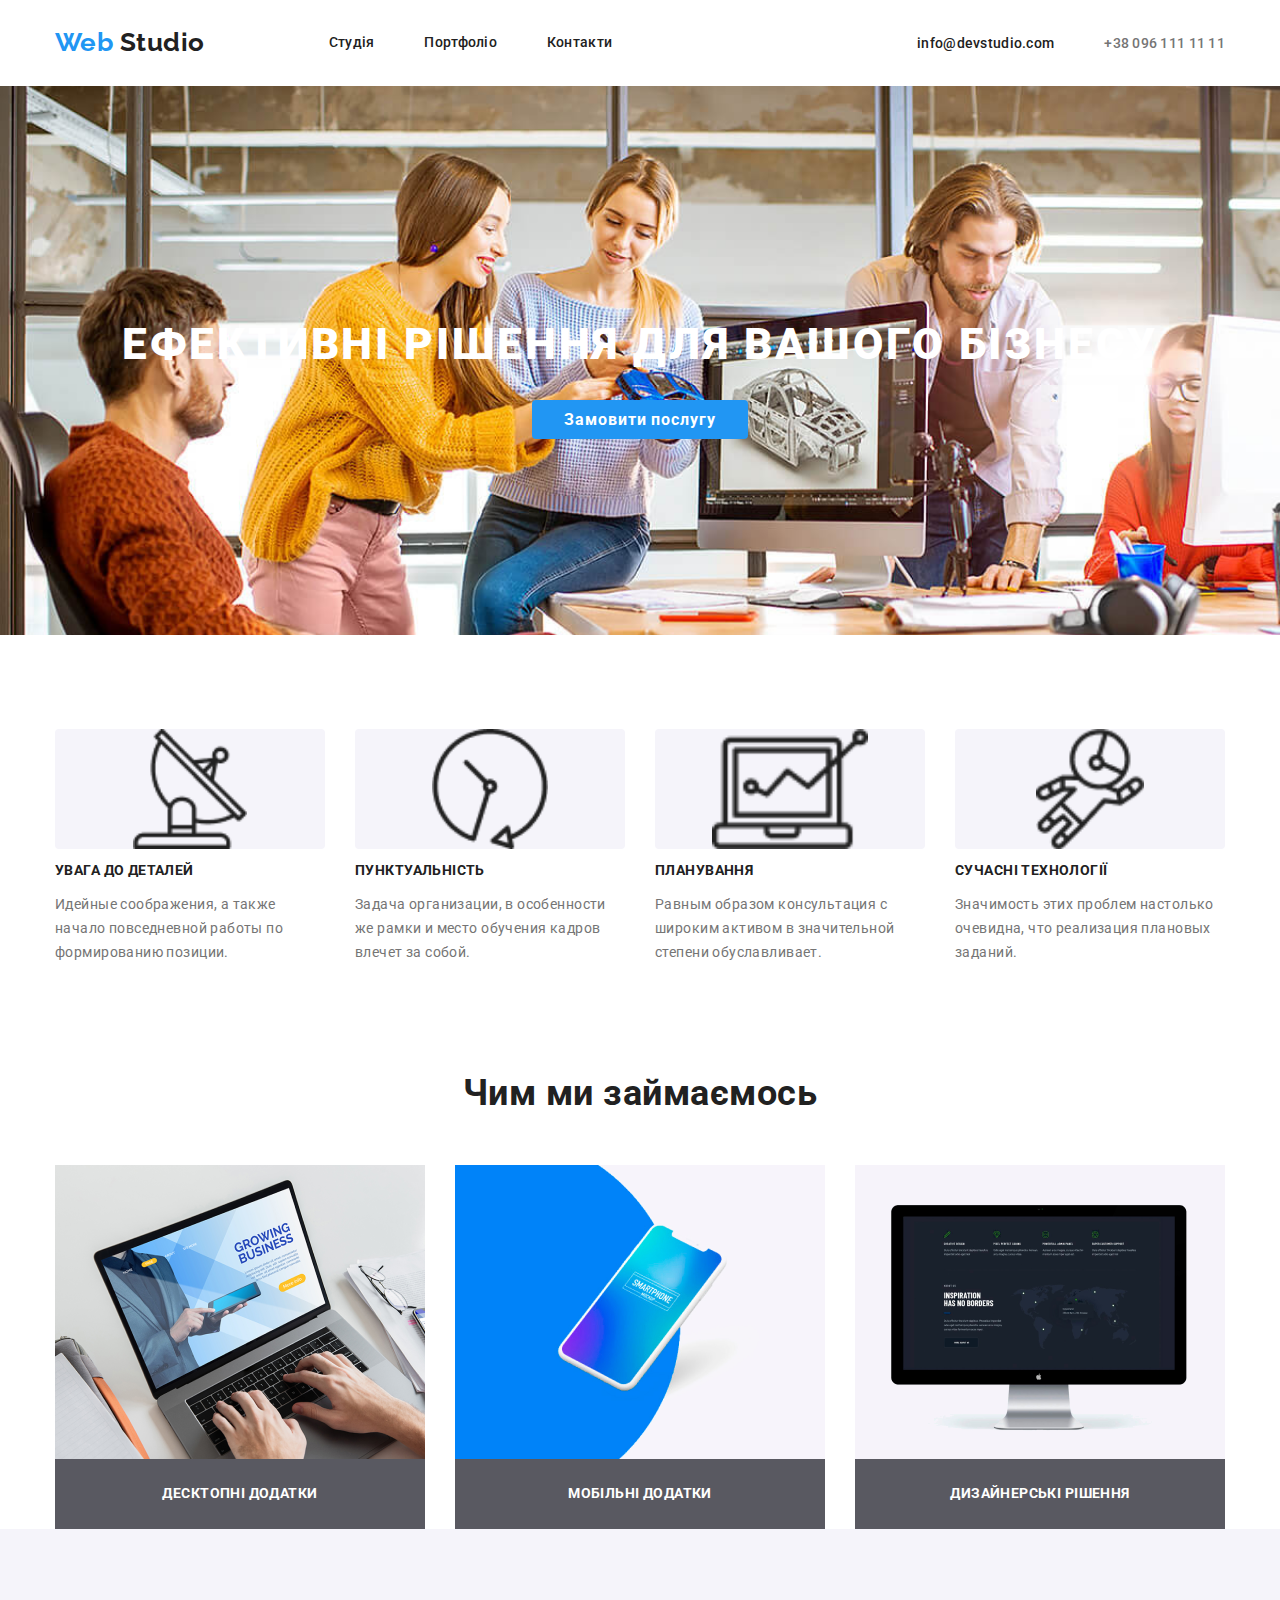
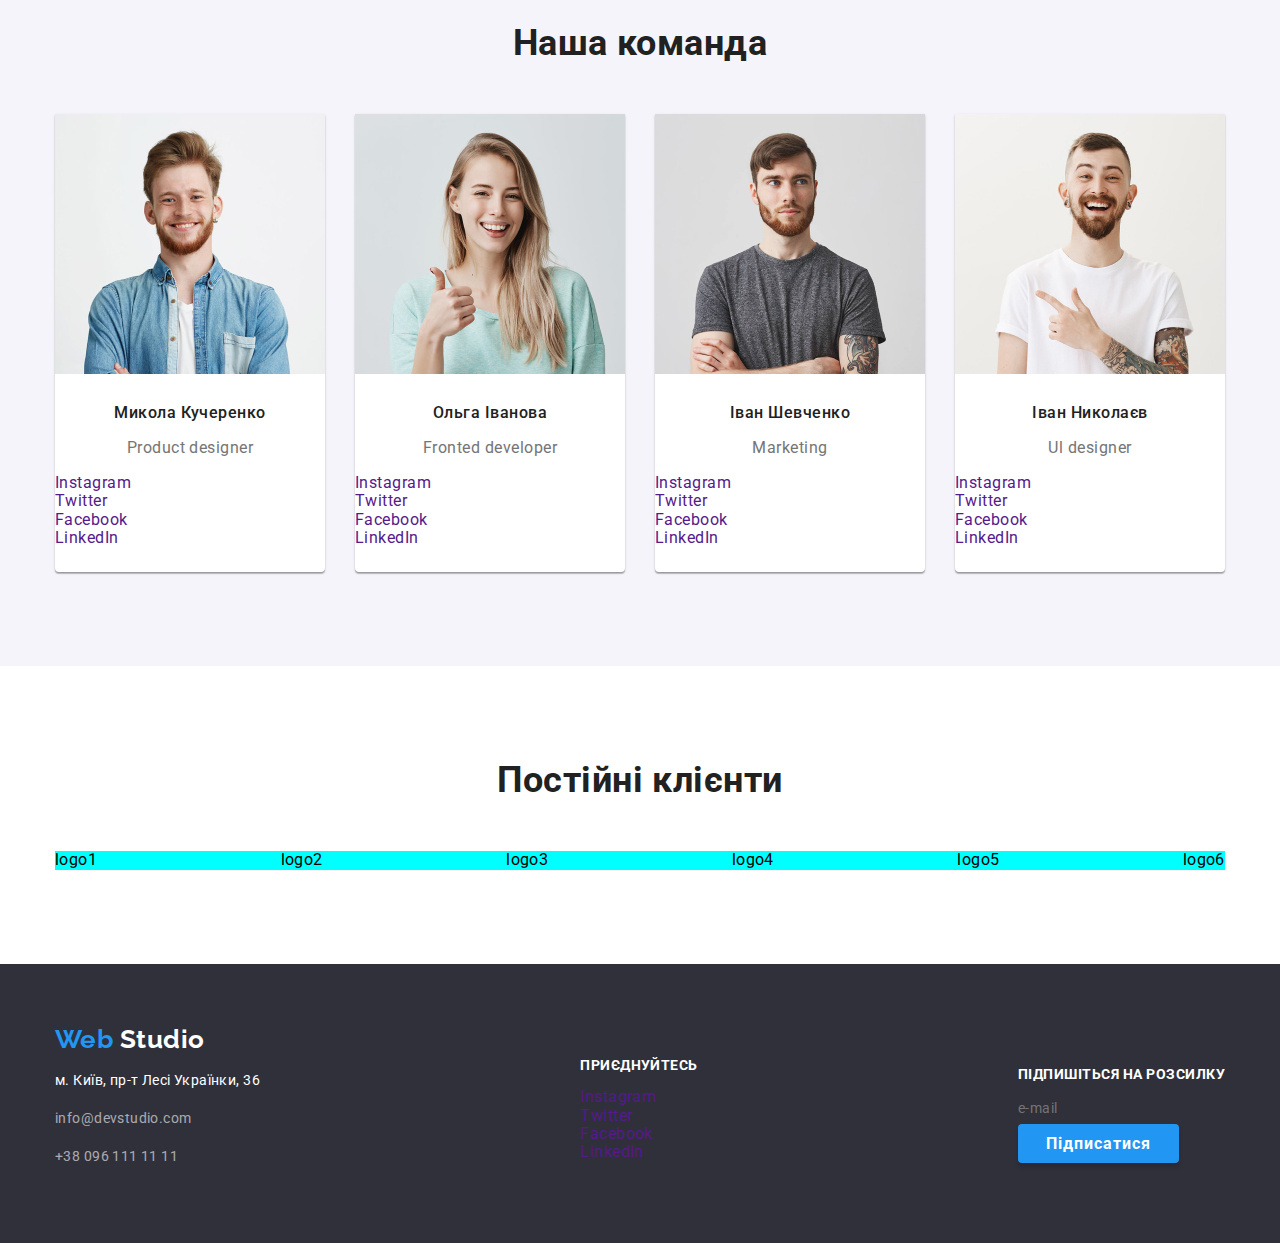
==== commit a6297733: "renamed classes" ====
--- a/index.html
+++ b/index.html
@@ -36,38 +36,38 @@
     </div>
   </section>
 
-  <section>
+  <section class="tasks">
       <div class="container">
-        <ul class="attention">
-        <li class="atten-details">
+        <ul class="directions">
+        <li class="direction">
             <div class="details">
                 <img src="./images/Vector.png" alt="Увага до деталей" />
             </div>
-            <h2>Увага до деталей</h2>
+            <h3 class="title-task">Увага до деталей</h3>
             <p class="text">Идейные соображения, а также начало повседневной работы по формированию позиции.</p>
         </li>
     
-        <li class="atten-details">
+        <li class="direction">
             <div class="details">
             <img src="./images/Vector(1).png" alt="Пунктуальність" />
             </div class>
-            <h2>Пунктуальність</h2>
+            <h3 class="title-task">Пунктуальність</h3>
             <p>Задача организации, в особенности же рамки и место обучения кадров влечет за собой.</p>
         </li>
     
-        <li class="atten-details">
+        <li class="direction">
             <div class="details">
             <img src="./images/Vector(2).png" alt="Планування" />
             </div>
-            <h2>Планування</h2>
+            <h3 class="title-task">Планування</h3>
             <p>Равным образом консультация с широким активом в значительной степени обуславливает.</p>
         </li>
     
-        <li class="atten-details">
+        <li class="direction">
             <div class="details">
         <img src="./images/Vector(3).png" alt="Сучасні технології" />
         </div>
-            <h2>Сучасні технології</h2>
+            <h3 class="title-task">Сучасні технології</h3>
             <p>Значимость этих проблем настолько очевидна, что реализация плановых заданий.</p>
         </li>
     </ul>
@@ -76,7 +76,7 @@
 
 <section>
     <div class="container">
-    <h2 class="comand">Чим ми займаємось</h2>
+    <h2 class="title-main">Чим ми займаємось</h2>
     <ul class="list">
         <li class="additions">
             <img src="./images/img.png" alt="Десктопні додатки" />
@@ -98,7 +98,7 @@
 
 <section class="commands">
     <div class="container">
-    <h2 class="comand">Наша команда</h2>
+    <h2 class="title-main">Наша команда</h2>
     <ul class="names">
         <li class="card">
             <img src="./images/img1.jpg" alt="Mykola Kucherenko" />
@@ -153,7 +153,7 @@
 
 <section class="logos">
     <div class="container">
-        <h2 class="comand">Постійні клієнти</h2>
+        <h2 class="title-main">Постійні клієнти</h2>
     <ul class="clients">
         <li>logo1</li>
         <li>logo2</li>
@@ -168,7 +168,7 @@
 <footer class="last">
    <div class="container foot">
 
-    <div class="logo-last">
+    <div>
 <a href="" class="logo-one">Web<span class="logo-two"> Studio</span></a>
         <p class="location">м. Київ, пр-т Лесі Українки, 36</p>
         <p class="phone">info@devstudio.com</p>
@@ -177,7 +177,7 @@
 
    
        
-    <div class="socials">
+    <div>
 <h3 class="subscribe">Приєднуйтесь</h3>
 <ul class="inst">
     <li><a href="">Instagram</a></li>
--- a/css/styles.css
+++ b/css/styles.css
@@ -24,6 +24,18 @@
 img{
   display: block;
   }
+
+a {
+  text-decoration: none;
+}
+
+p {
+  font-size: 14px;
+  line-height: 1.71;
+  letter-spacing: 0.03em;
+  color: var(--add-color);
+}
+
 .container {
   width: 1200px;
   margin-left: auto;
@@ -36,122 +48,99 @@
   align-items: center;
   justify-content: space-between;
 }
+.head {
+  display: flex;
+  padding-top: 25px;
+  padding-bottom: 25px;
+}
+.navigation {
+  display: flex;
+}
+.name-one {
+  font-family: Raleway, sans-serif;
+  font-weight: 700;
+  font-size: 26px;
+  line-height: 1.19;
+  color: var(--accent-color);
+}
+
+.name-two {
+  font-weight: 700;
+  font-size: 26px;
+  line-height: 1.38;
+  color: var(--main-color);
+  margin-right: 85px;
+}
+
+.container-nav {
+  display: flex;
+  align-items: center;
+}
+.container-nav .item {
+  padding: 0;
+  margin-right: 50px;
+  list-style-type: none;
+}
+.container-nav .item:last-child {
+  margin-right: 0;
+}
+.item {
+  color: var(--main-color);
+  font-weight: 500;
+  font-size: 14px;
+  line-height: 1.14;
+  letter-spacing: 0.02em;
+}
+.studio:hover,
+.studio:focus {
+  color: var(--accent-color);
+}
+.studio{
+  color: var(--main-color);
+  font-weight: 500;
+  font-size: 14px;
+  line-height: 1.14;
+  letter-spacing: 0.02em;
+}
+.mail {
+  font-weight: 500;
+  font-size: 14px;
+  line-height: 1.14;
+  letter-spacing: 0.02em;
+  color: var(--main-color);
+
+}
+
+.number {
+  font-weight: 500;
+  font-size: 14px;
+  line-height: 1.14;
+  letter-spacing: 0.02em;
+  color: var(--add-color);
+}
+
+.mail:hover,
+.mail:focus {
+  color: var(--accent-color);
+}
+
+.contacts {
+  display: flex;
+  align-items: center;
+  list-style-type: none;
+  margin-left: 305px;
+}
+
+.contacts .number {
+  margin-left: 50px;
+}
+
 .hero {
   text-align: center;
   background-image: url(/images/Headerimg.png);
   padding-top: 200px;
   padding-bottom: 200px;
-  margin-bottom: 94px;
-}
-.details {
-  background: #F5F4FA;
-  border-radius: 4px;
-  height: 120px;
-  display: flex;
-  justify-content: center;
-  }
-.container-nav {
-  display: flex;
-  align-items: center;
-}
-.container-nav .item {
-  padding: 0;
-  margin-right: 50px;
-  list-style-type: none;
-}
-.container-nav .item:last-child {
-  margin-right: 0;
-}
-.item {
-  color: var(--main-color);
-  font-weight: 500;
-  font-size: 14px;
-  line-height: 1.14;
-  letter-spacing: 0.02em;
-}
-.studio:hover,
-.studio:focus {
-  color: var(--accent-color);
-}
-.studio{
-  color: var(--main-color);
-  font-weight: 500;
-  font-size: 14px;
-  line-height: 1.14;
-  letter-spacing: 0.02em;
-}
-.attention {
-  display: flex;
-  list-style-type: none;
-  margin: -15px;
-  margin-bottom: 94px;
-}
-.list {
-  display: flex;
-  justify-content: space-between;
-  list-style-type: none;
-  
-}
-.additions{
-  font-weight: 700;
-  font-size: 14px;
-  line-height: 1.14;
-  text-align: center;
-  text-transform: uppercase;
-  color: var(--add-color-two);
-}
-.add {
-  background: rgba(47, 48, 58, 0.8);
-  padding-top: 27px;
-  padding-bottom: 27px;
-}
-.name-one {
-  font-family: Raleway, sans-serif;
-  font-weight: 700;
-  font-size: 26px;
-  line-height: 1.19;
-  color: var(--accent-color);
-}
-.name-two {
-  font-weight: 700;
-  font-size: 26px;
-  line-height: 1.38;
-  color: var(--main-color);
-  margin-right: 85px;
-}
-.mail {
-  font-weight: 500;
-  font-size: 14px;
-  line-height: 1.14;
-  letter-spacing: 0.02em;
-  color: var(--main-color);
-   
-}
-.number {
-  font-weight: 500;
-  font-size: 14px;
-  line-height: 1.14;
-  letter-spacing: 0.02em;
-  color: var(--add-color);
-}
-.mail:hover,
-.mail:focus {
-  color: var(--accent-color);
-}
-.contacts {
-  display: flex;
-  align-items: center;
-  list-style-type: none;
-  margin-left: 305px;
-}
-.contacts .number {
-  margin-left: 50px;
-  }
-/* .contacts .mail {
-  margin-left: 331px;
-  margin-right: 0;
-  outline: 1px solid tomato;
-} */
+}
 .title {
   font-weight: 900;
   font-size: 44px;
@@ -161,40 +150,6 @@
   text-transform: uppercase;
   color: var(--add-color-two);
   margin-bottom: 30px;
-  }
-.names {
-  display: flex;
-  justify-content: space-between;
-  list-style-type: none;
-   }
-.commands {
-  background: #F5F4FA;
-  padding-top: 94px;
-  padding-bottom: 94px;
-}
-.card {
-  background-color: var(--add-color-two);
-  box-shadow: 0px 1px 3px rgba(0, 0, 0, 0.12),
-  0px 1px 1px rgba(0, 0, 0, 0.14),
-  0px 2px 1px rgba(0, 0, 0, 0.2);
-  border-radius: 0px 0px 4px 4px;
-}
-.social{
-  list-style-type: none;
-}
-.clients {
-  display: flex;
-  justify-content: space-between;
-  background-color: cyan;
-  list-style-type: none;
-}
-.inst {
-  list-style-type: none;
-}
-.last {
-  background: #2F303A;
-  padding-top: 60px;
-  padding-bottom: 60px;
 }
 .button {
   font-weight: 700;
@@ -211,39 +166,38 @@
   border-radius: 4px;
   margin-top: 30px;
 }
-.atten-details{
+.tasks {
+  padding-top: 94px;
+  padding-bottom: 94px;
+}
+.directions {
+  display: flex;
+  list-style-type: none;
+  margin: -15px;
+  /* margin-bottom: 94px; */
+}
+.direction {
   width: 270px;
   margin: 15px;
 }
-h2 {
+.details {
+  background: #F5F4FA;
+  border-radius: 4px;
+  height: 120px;
+  display: flex;
+  justify-content: center;
+}
+
+.title-task {
   font-weight: 700;
   font-size: 14px;
   line-height: 1.14;
   letter-spacing: 0.03em;
   text-transform: uppercase;
   color: var(--main-color);
-  /* margin-bottom: 0px; */
-}
-a {
-  text-decoration: none;
-}
-p {
-  font-size: 14px;
-  line-height: 1.71;
-  letter-spacing: 0.03em;
-  color: var(--add-color);
-}
-h3 {
-  font-weight: 700;
-  font-size: 14px;
-  line-height: 1.14;
-  text-align: center;
-  letter-spacing: 0.03em;
-  text-transform: uppercase;
-  color: var(--add-color-two);
-  margin: 0;
-}
-.comand {
+}
+
+.title-main {
   font-weight: 700;
   font-size: 36px;
   line-height: 1.16;
@@ -253,26 +207,100 @@
   margin-top: 0;
   margin-bottom: 50px;
 }
+
+.list {
+  display: flex;
+  justify-content: space-between;
+  list-style-type: none;
+  
+}
+.additions{
+  font-weight: 700;
+  font-size: 14px;
+  line-height: 1.14;
+  text-align: center;
+  text-transform: uppercase;
+  color: var(--add-color-two);
+}
+.add {
+  background: rgba(47, 48, 58, 0.8);
+  padding-top: 27px;
+  padding-bottom: 27px;
+  font-weight: 700;
+  font-size: 14px;
+  line-height: 1.14;
+  text-align: center;
+  letter-spacing: 0.03em;
+  text-transform: uppercase;
+  color: var(--add-color-two);
+  margin: 0;
+}
+.commands {
+  background: #F5F4FA;
+  padding-top: 94px;
+  padding-bottom: 94px;
+}
+
+.names {
+  display: flex;
+  justify-content: space-between;
+  list-style-type: none;
+}
+
+.card {
+  background-color: var(--add-color-two);
+  box-shadow: 0px 1px 3px rgba(0, 0, 0, 0.12),
+  0px 1px 1px rgba(0, 0, 0, 0.14),
+  0px 2px 1px rgba(0, 0, 0, 0.2);
+  border-radius: 0px 0px 4px 4px;
+  padding-bottom: 24px;
+}
+.name {
+  font-weight: 500;
+  font-size: 16px;
+  line-height: 1.18;
+  text-align: center;
+  color: var(--main-color);
+  margin-top: 30px;
+}
+
+.profession {
+  font-size: 16px;
+  line-height: 1.18;
+  text-align: center;
+  color: var(--add-color);
+  margin-top: 10px;
+  margin-bottom: 16px;
+}
+
+.social {
+  list-style-type: none;
+}
+
 .logos {
   padding-bottom: 94px;
   padding-top: 94px;
 }
-.name {
-  font-weight: 500;
-  font-size: 16px;
-  line-height: 1.18;
-  text-align: center;
-  color: var(--main-color);
-  margin-top: 30px;
-}
-.profession {
-  font-size: 16px;
-  line-height: 1.18;
-  text-align: center;
-  color: var(--add-color);
-  margin-top: 10px;
-  margin-bottom: 16px;
-}
+
+.clients {
+  display: flex;
+  justify-content: space-between;
+  background-color: cyan;
+  list-style-type: none;
+}
+
+.last {
+  background: #2F303A;
+  padding-top: 60px;
+  padding-bottom: 60px;
+}
+
+.foot {
+  display: flex;
+  align-items: center;
+  justify-content: space-between;
+}
+
 .logo-one {
   font-family: Raleway, sans-serif;
   font-weight: 700;
@@ -280,17 +308,20 @@
   line-height: 1.19;
   color: var(--accent-color);
 }
+
 .logo-two {
   font-weight: 700;
   font-size: 26px;
   line-height: 1.19;
   color: var(--add-color-two);
 }
+
 .location {
   font-size: 14px;
   line-height: 1.71;
   color: var(--add-color-two);
 }
+
 .phone {
   font-size: 14px;
   line-height: 1.71;
@@ -303,33 +334,11 @@
   text-transform: uppercase;
   color: var(--add-color-two);
 }
-.logo-last {
-
-}
-/* .head {
-  display: flex;
-  align-items: center;
-  background-color: rgb(226, 193, 226);
-  outline: 1px solid tomato;
-  width: 1600px;
-  left: 0px;
-  top: 0px;
-} */
-.navigation {
-  display: flex;
-}
-.head {
-  display: flex;
-  padding-top: 25px;
-  padding-bottom: 25px;
-  }
-.socials {
-  /* display: flex; */
-}
-.adresses {
-  margin-top: 20px;
-  margin-bottom: 60px;
-}
+
+.inst {
+  list-style-type: none;
+}
+
 .button-last {
   font-weight: 700;
   font-size: 16px;
@@ -340,9 +349,4 @@
   box-shadow: 0px 4px 4px rgba(0, 0, 0, 0.15);
   border-radius: 4px;
   color: var(--add-color-two);
-}
-.foot {
-display: flex;
-align-items: center;
-justify-content: space-between;
 }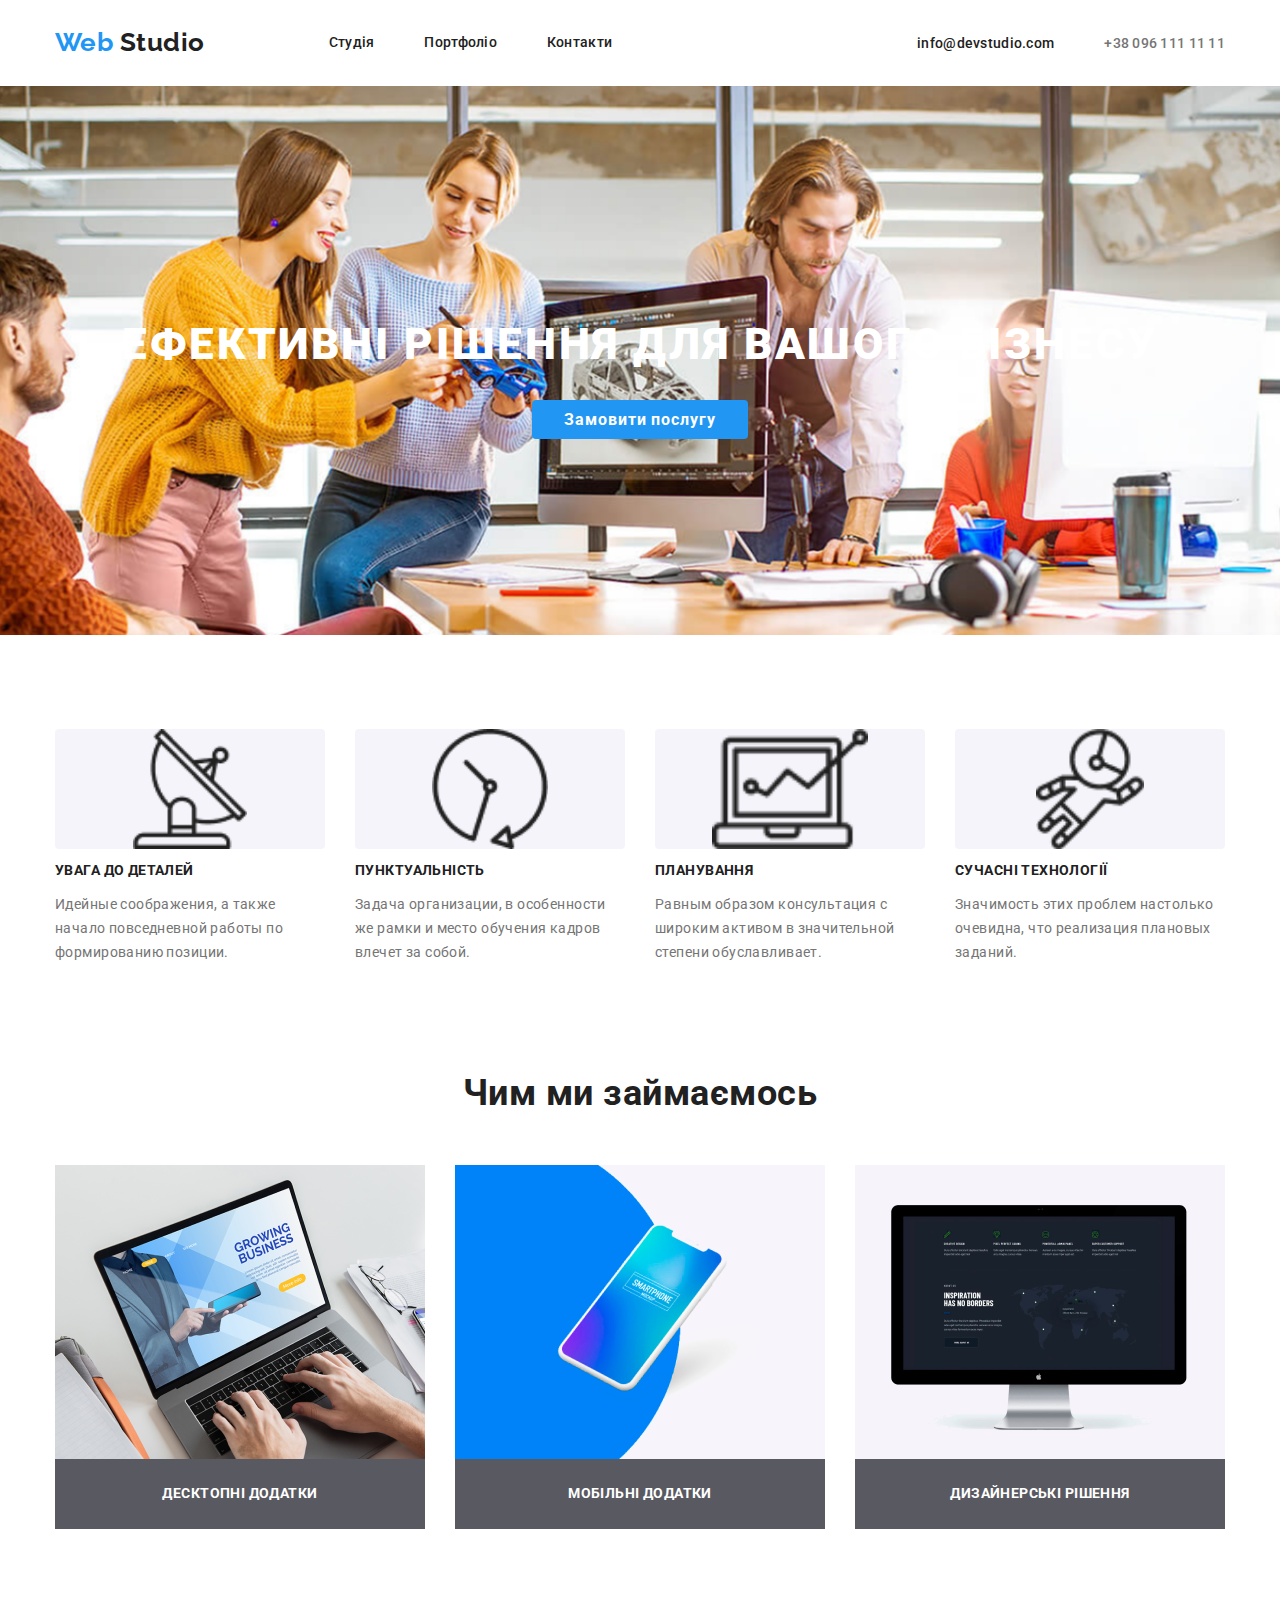
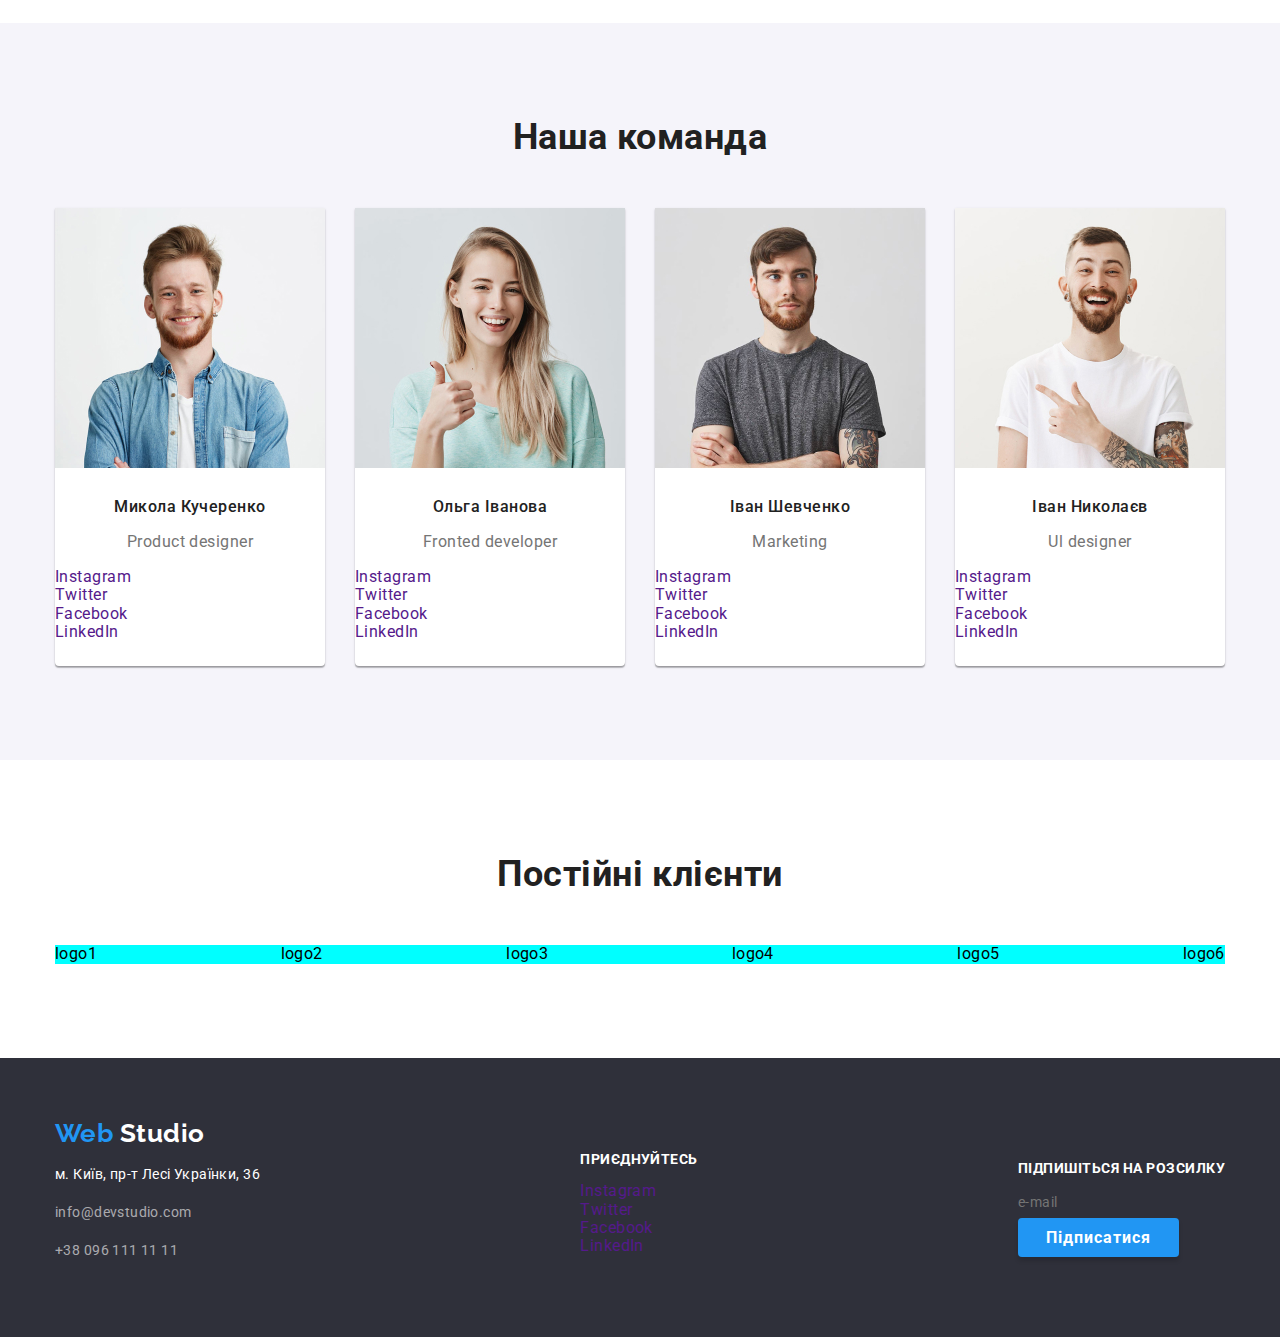
==== commit fd33b3ac: "background-hero" ====
--- a/index.html
+++ b/index.html
@@ -74,11 +74,11 @@
 </div> 
 </section>
 
-<section>
+<section class="works">
     <div class="container">
     <h2 class="title-main">Чим ми займаємось</h2>
     <ul class="list">
-        <li class="additions">
+        <li>
             <img src="./images/img.png" alt="Десктопні додатки" />
             <h3 class="add">Десктопні додатки</h3>
         </li>
--- a/css/styles.css
+++ b/css/styles.css
@@ -49,7 +49,6 @@
   justify-content: space-between;
 }
 .head {
-  display: flex;
   padding-top: 25px;
   padding-bottom: 25px;
 }
@@ -140,12 +139,15 @@
   background-image: url(/images/Headerimg.png);
   padding-top: 200px;
   padding-bottom: 200px;
-}
+  background-repeat: no-repeat;
+  background-position: center;
+  }
+
 .title {
   font-weight: 900;
   font-size: 44px;
   line-height: 1.36;
-  text-align: center;
+  /* text-align: center; */
   letter-spacing: 0.06em;
   text-transform: uppercase;
   color: var(--add-color-two);
@@ -197,6 +199,9 @@
   color: var(--main-color);
 }
 
+.works {
+  padding-bottom: 94px;
+}
 .title-main {
   font-weight: 700;
   font-size: 36px;
@@ -214,14 +219,14 @@
   list-style-type: none;
   
 }
-.additions{
-  font-weight: 700;
-  font-size: 14px;
-  line-height: 1.14;
-  text-align: center;
-  text-transform: uppercase;
-  color: var(--add-color-two);
-}
+/* .additions{
+  font-weight: 700;
+  font-size: 14px;
+  line-height: 1.14;
+  text-align: center;
+  text-transform: uppercase;
+  color: var(--add-color-two);
+} */
 .add {
   background: rgba(47, 48, 58, 0.8);
   padding-top: 27px;
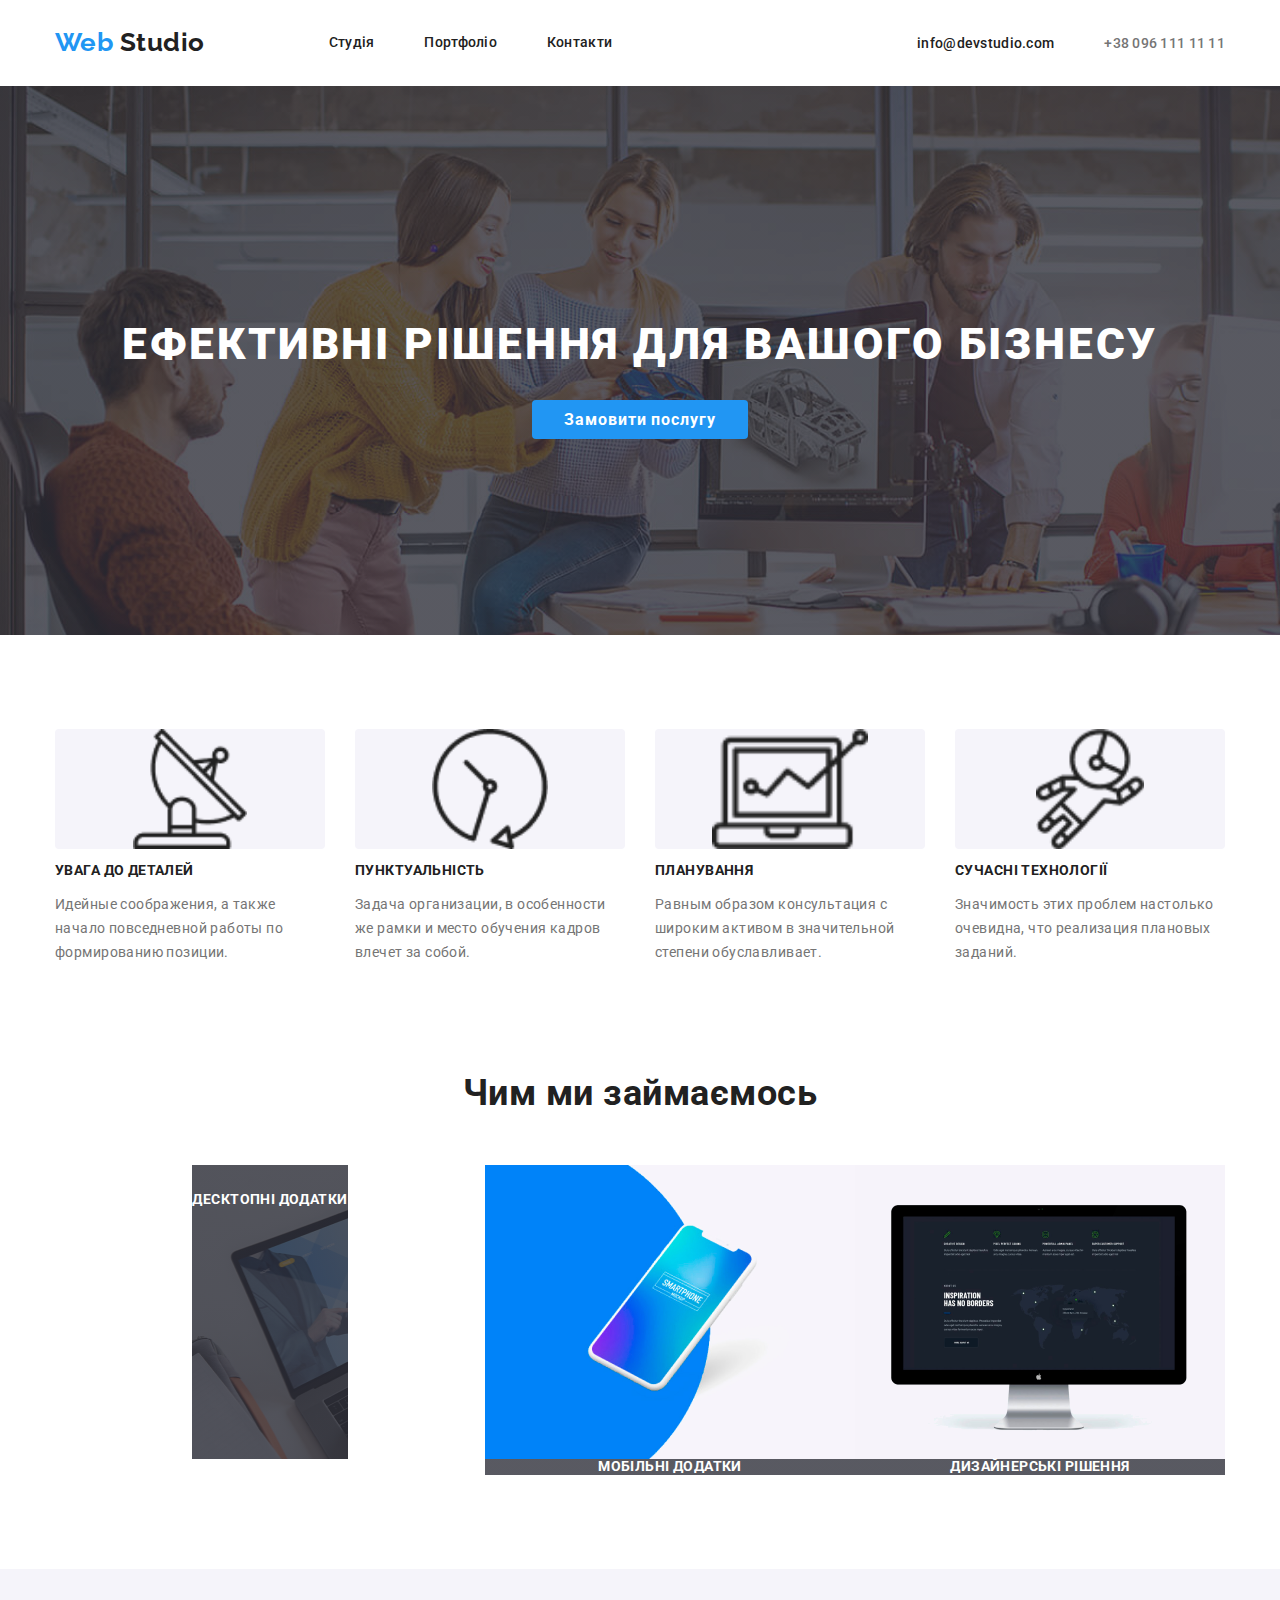
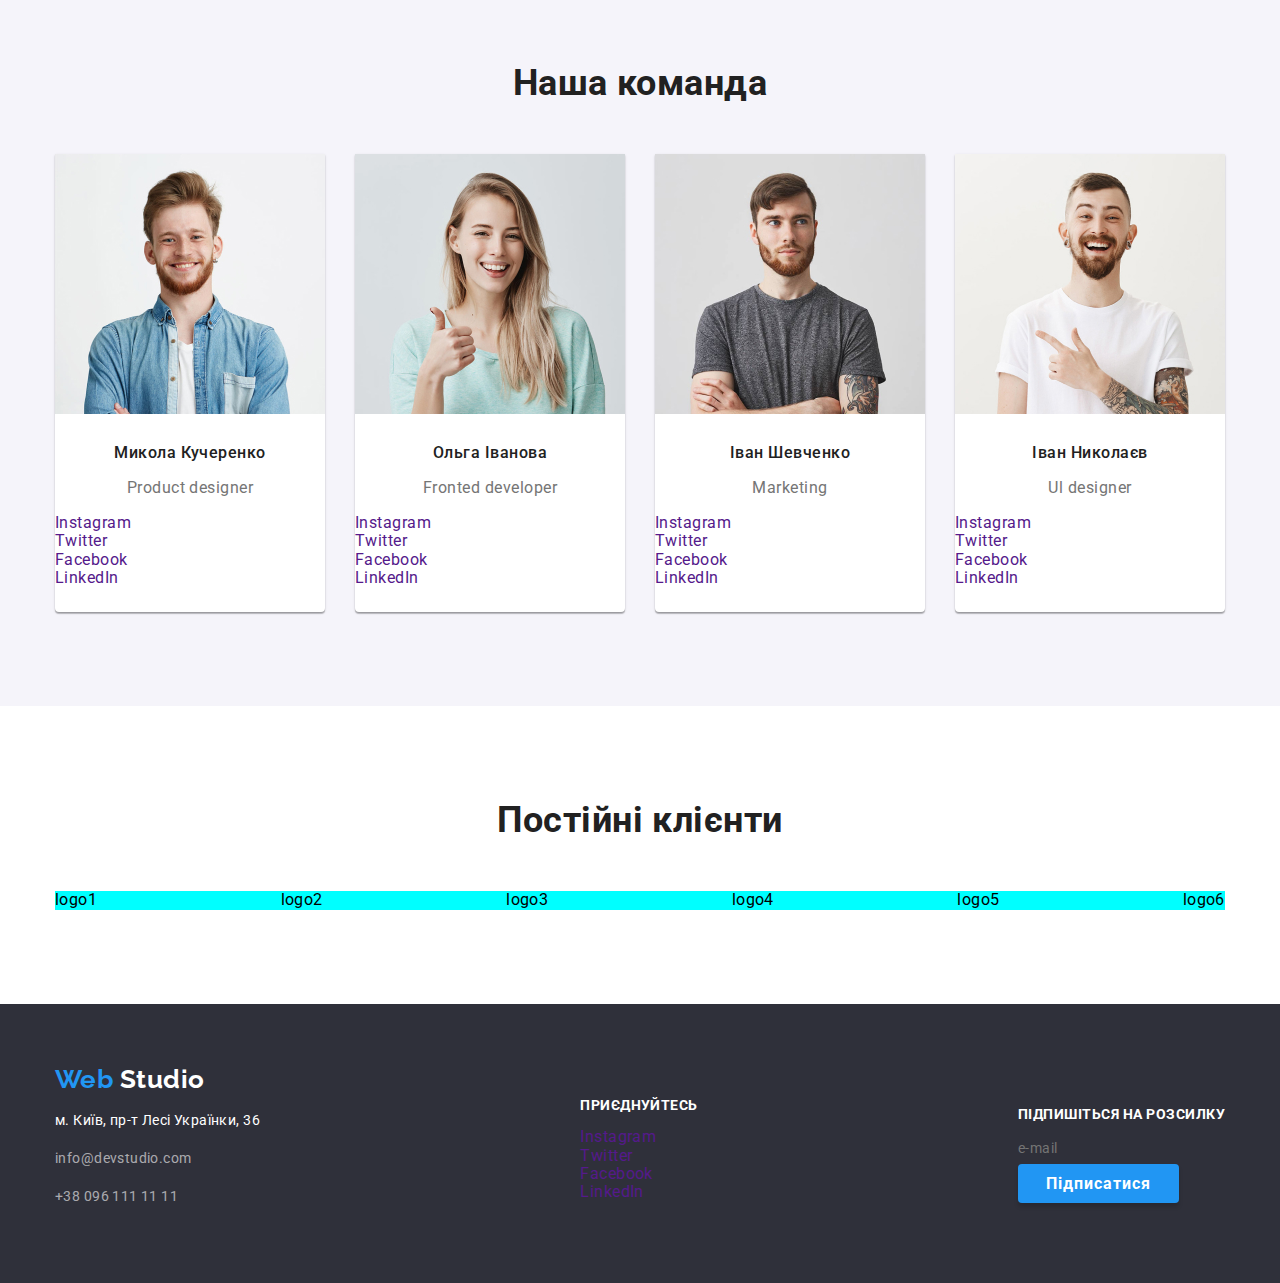
==== commit 8da5fc30: "additions" ====
--- a/index.html
+++ b/index.html
@@ -29,13 +29,15 @@
     </div>
   </header>
 
-  <section class="hero">
+  <div class="picture">
+<section class="hero">
     <div class="container">
         <h1 class="title">Ефективні рішення для вашого бізнесу</h1>
         <a href="" class="button">Замовити послугу</a>
     </div>
-  </section>
-
+</section>
+  </div>
+  
   <section class="tasks">
       <div class="container">
         <ul class="directions">
@@ -78,17 +80,20 @@
     <div class="container">
     <h2 class="title-main">Чим ми займаємось</h2>
     <ul class="list">
-        <li>
-            <img src="./images/img.png" alt="Десктопні додатки" />
+        <div class="desktop">
+            <li>
             <h3 class="add">Десктопні додатки</h3>
-        </li>
-    
-        <li>
+            <!-- <img src="./images/img.png" alt="Десктопні додатки" /> -->
+             </li>
+        </div>
+        
+    
+        <li class="mobile">
             <img src="./images/phone.png" alt="Мобільні додатки" />
             <h3 class="add">Мобільні додатки</h3>
         </li>
     
-        <li>
+        <li class="design">
             <img src="./images/black.png" alt="Дизайнерські рішення" />
             <h3 class="add">Дизайнерські рішення</h3>
         </li>
--- a/css/styles.css
+++ b/css/styles.css
@@ -133,14 +133,24 @@
 .contacts .number {
   margin-left: 50px;
 }
-
+.picture {
+  background-image: linear-gradient(to right,
+        rgba(47, 48, 58, 0.8),
+        rgba(47, 48, 58, 0.8)),
+      url(/images/Headerimg.png);
+max-width: 1600px;
+max-height: 600px;
+margin-left: auto;
+margin-right: auto;
+}
 .hero {
-  text-align: center;
-  background-image: url(/images/Headerimg.png);
-  padding-top: 200px;
-  padding-bottom: 200px;
-  background-repeat: no-repeat;
-  background-position: center;
+    text-align: center;
+    padding-top: 200px;
+    padding-bottom: 200px;
+    background-repeat: no-repeat;
+    background-position: center;
+    margin-left: auto;
+    margin-right: auto;
   }
 
 .title {
@@ -219,18 +229,31 @@
   list-style-type: none;
   
 }
-/* .additions{
-  font-weight: 700;
-  font-size: 14px;
-  line-height: 1.14;
-  text-align: center;
-  text-transform: uppercase;
-  color: var(--add-color-two);
-} */
+.desktop {
+background-image: linear-gradient(to right,
+      rgba(47, 48, 58, 0.8),
+      rgba(47, 48, 58, 0.8)),
+    url(/images/img.png);
+padding-top: 27px;
+padding-bottom: 27px;
+max-width: 370px;
+  max-height: 294px;
+  margin-left: auto;
+  margin-right: auto;
+  }
+.mobile {
+  background-image: linear-gradient(to right,
+        rgba(47, 48, 58, 0.8),
+        rgba(47, 48, 58, 0.8)),
+      url(./images/phone.png);
+}
+.design {
+  background-image: linear-gradient(to right,
+        rgba(47, 48, 58, 0.8),
+        rgba(47, 48, 58, 0.8)),
+      url(./images/black.png);
+}
 .add {
-  background: rgba(47, 48, 58, 0.8);
-  padding-top: 27px;
-  padding-bottom: 27px;
   font-weight: 700;
   font-size: 14px;
   line-height: 1.14;
@@ -239,6 +262,7 @@
   text-transform: uppercase;
   color: var(--add-color-two);
   margin: 0;
+ 
 }
 .commands {
   background: #F5F4FA;
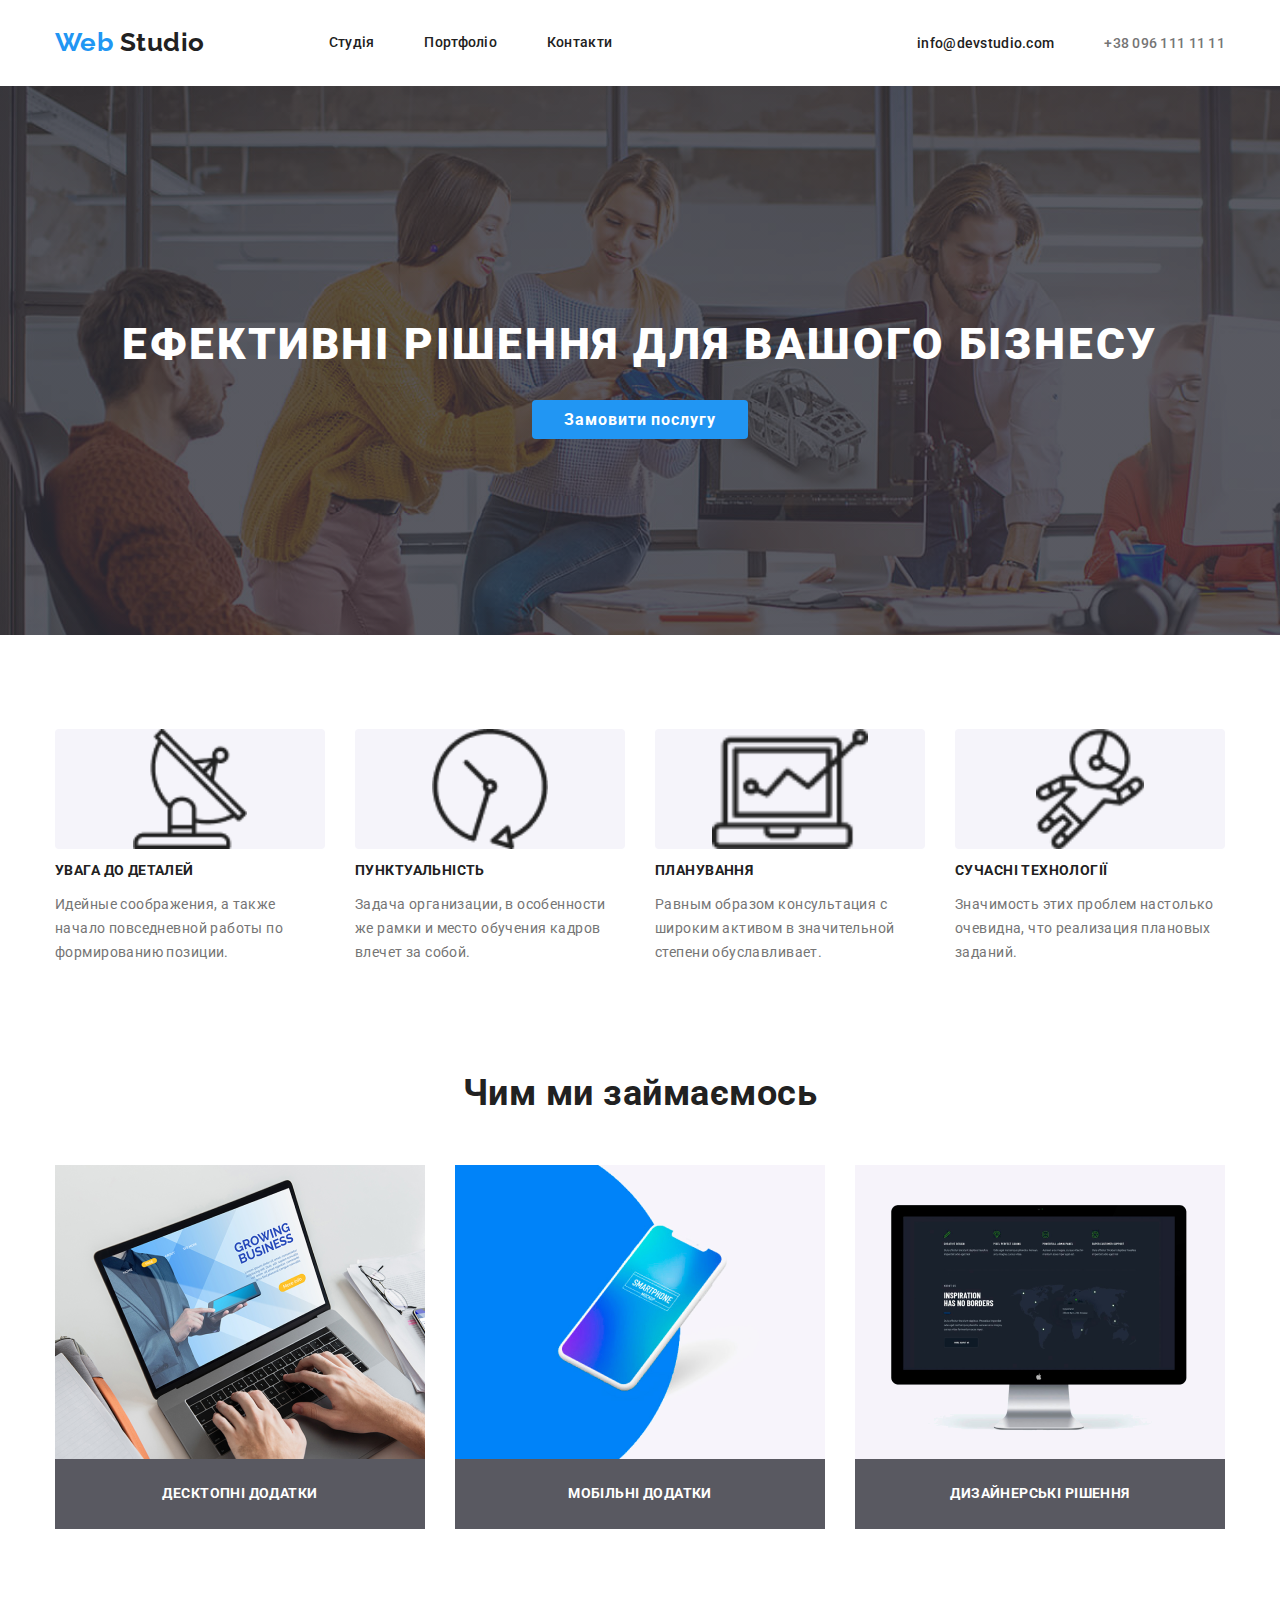
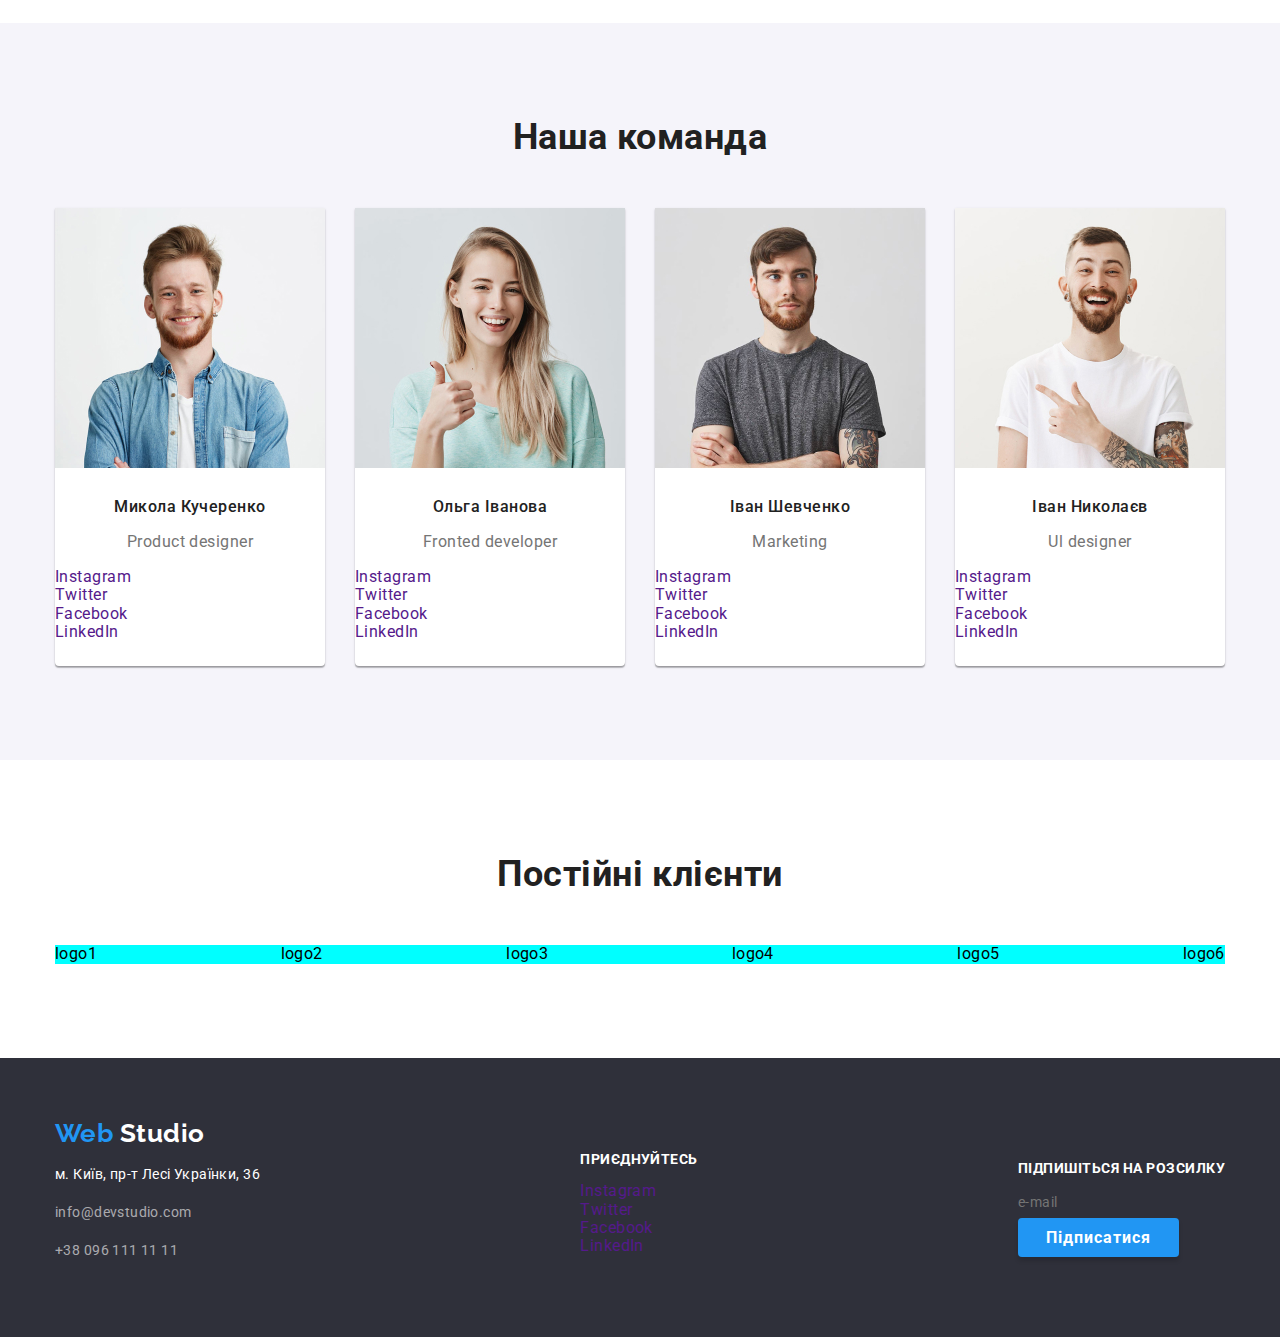
==== commit 57adf637: "fon" ====
--- a/index.html
+++ b/index.html
@@ -80,13 +80,10 @@
     <div class="container">
     <h2 class="title-main">Чим ми займаємось</h2>
     <ul class="list">
-        <div class="desktop">
-            <li>
+        <li>
+            <img src="./images/img.png" alt="Десктопні додатки" />
             <h3 class="add">Десктопні додатки</h3>
-            <!-- <img src="./images/img.png" alt="Десктопні додатки" /> -->
-             </li>
-        </div>
-        
+        </li>
     
         <li class="mobile">
             <img src="./images/phone.png" alt="Мобільні додатки" />
--- a/css/styles.css
+++ b/css/styles.css
@@ -229,30 +229,7 @@
   list-style-type: none;
   
 }
-.desktop {
-background-image: linear-gradient(to right,
-      rgba(47, 48, 58, 0.8),
-      rgba(47, 48, 58, 0.8)),
-    url(/images/img.png);
-padding-top: 27px;
-padding-bottom: 27px;
-max-width: 370px;
-  max-height: 294px;
-  margin-left: auto;
-  margin-right: auto;
-  }
-.mobile {
-  background-image: linear-gradient(to right,
-        rgba(47, 48, 58, 0.8),
-        rgba(47, 48, 58, 0.8)),
-      url(./images/phone.png);
-}
-.design {
-  background-image: linear-gradient(to right,
-        rgba(47, 48, 58, 0.8),
-        rgba(47, 48, 58, 0.8)),
-      url(./images/black.png);
-}
+
 .add {
   font-weight: 700;
   font-size: 14px;
@@ -262,8 +239,11 @@
   text-transform: uppercase;
   color: var(--add-color-two);
   margin: 0;
- 
-}
+  padding-top: 27px;
+  padding-bottom: 27px;
+  background-color: rgba(47, 48, 58, 0.8);
+ }
+
 .commands {
   background: #F5F4FA;
   padding-top: 94px;
